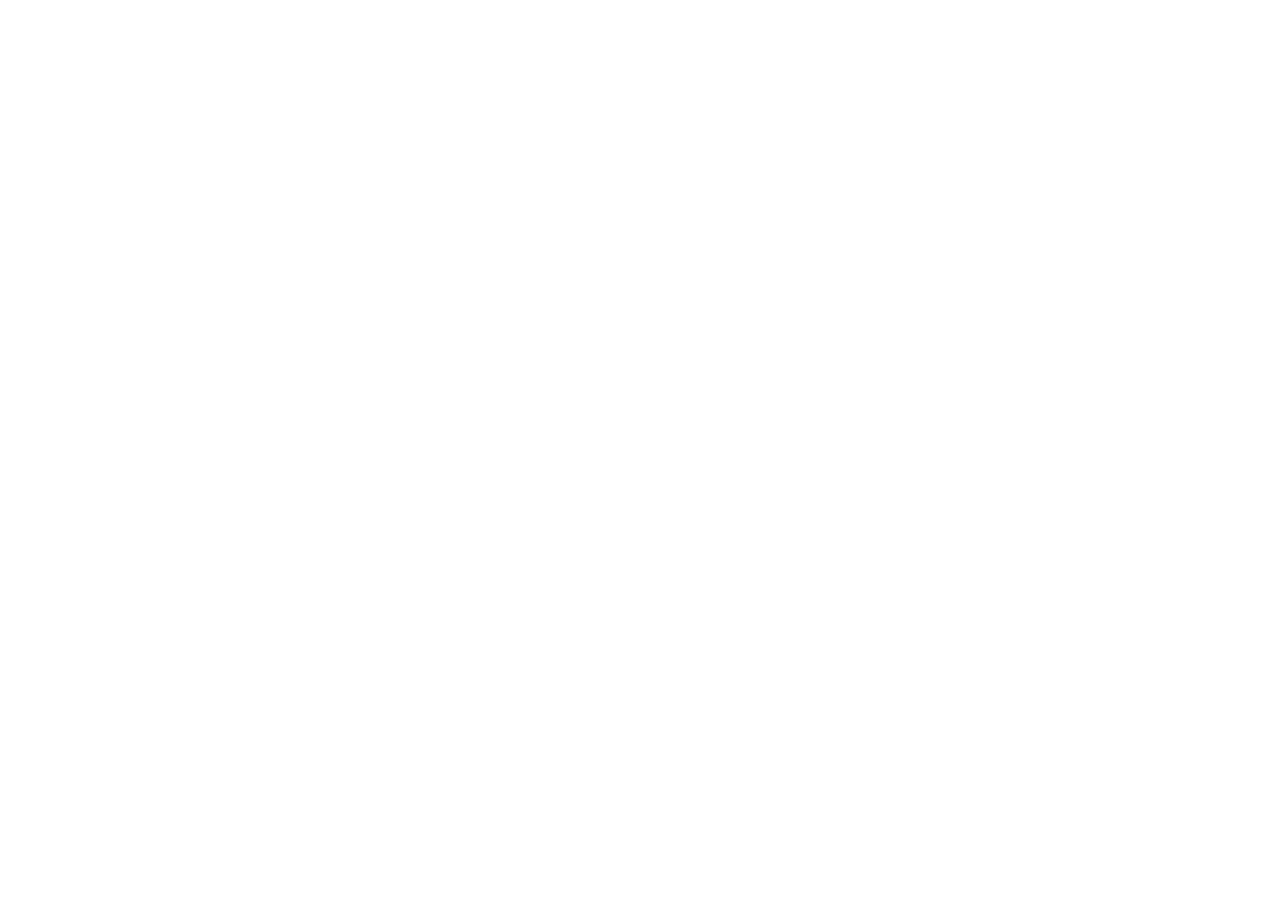
==== catalog.html @ f508a181 "base" ====
<!DOCTYPE html>
<html lang="ru">
<head>
    <meta charset="UTF-8">
    <meta name="viewport" content="width=device-width, initial-scale=1.0">
    <title>Music Box by Anna</title>
    <link rel="stylesheet" href="styles/style.css">
</head>
<body>
    
</body>
</html>
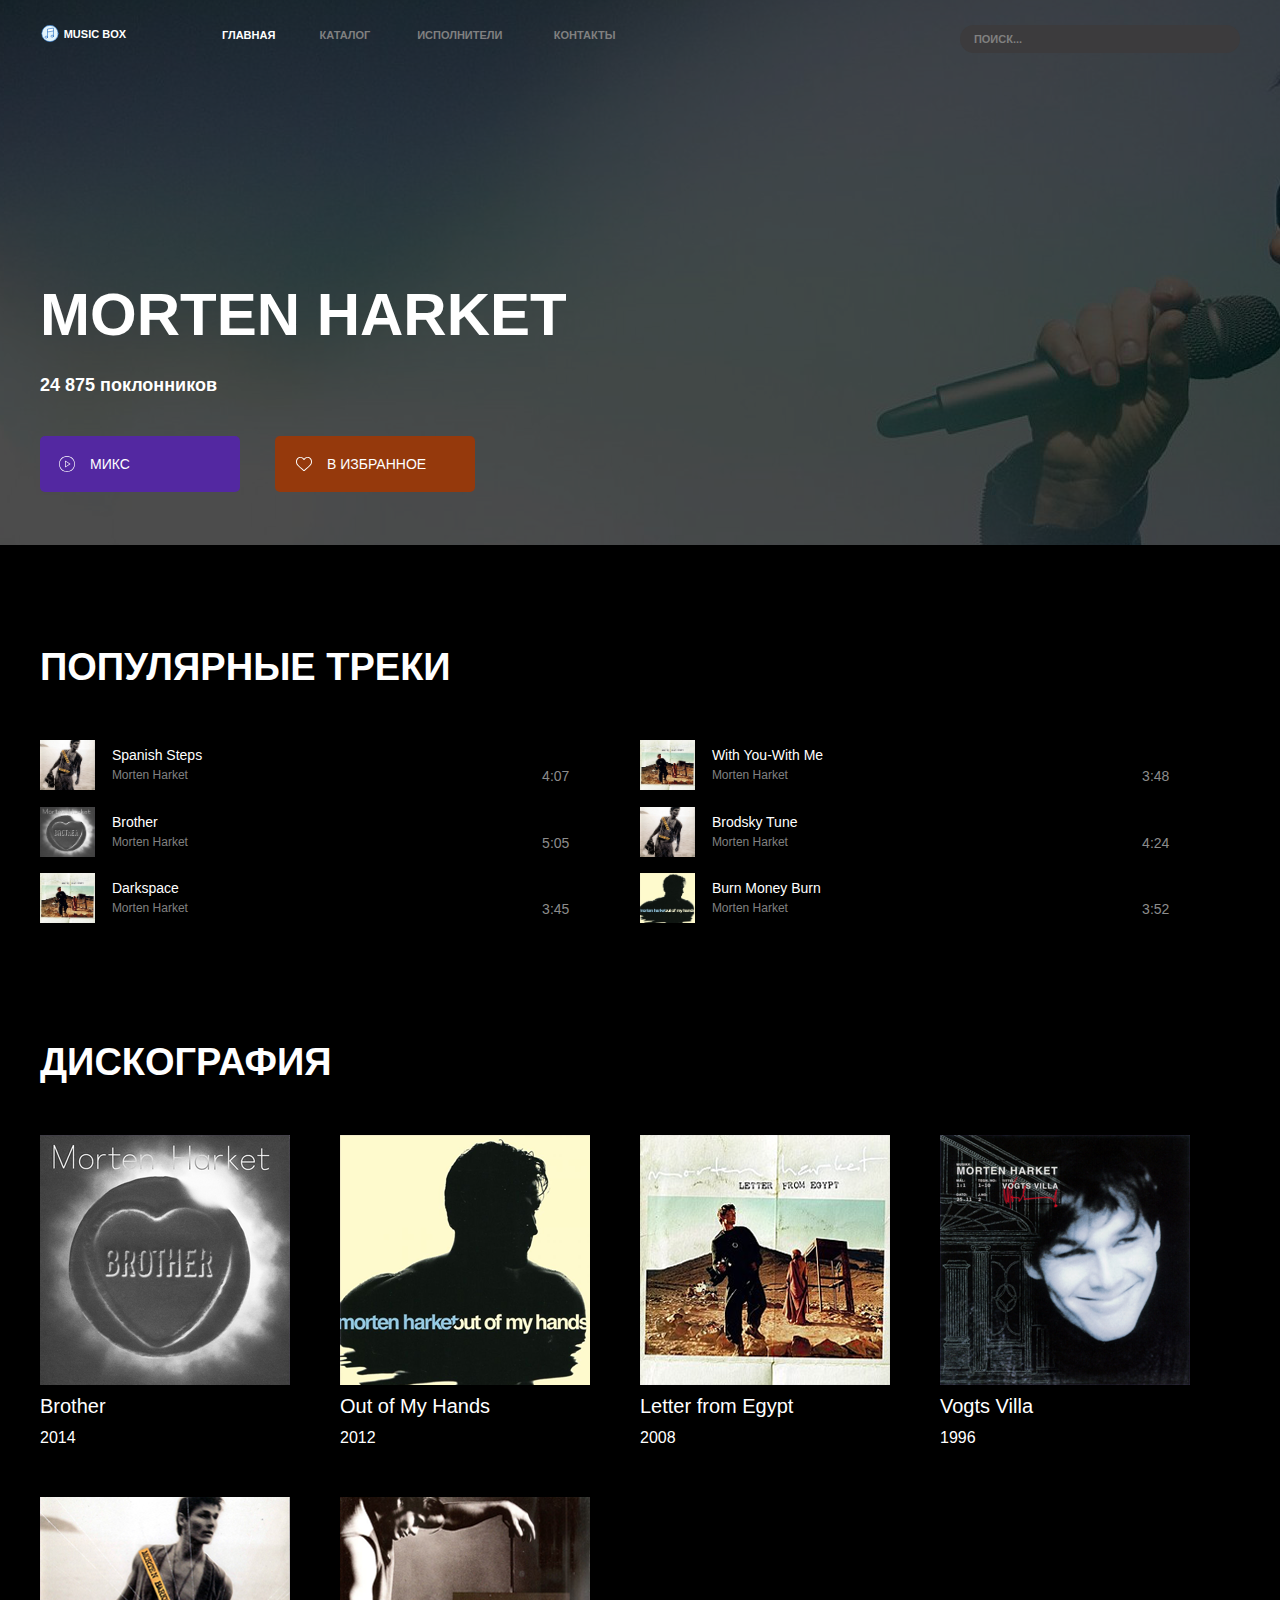
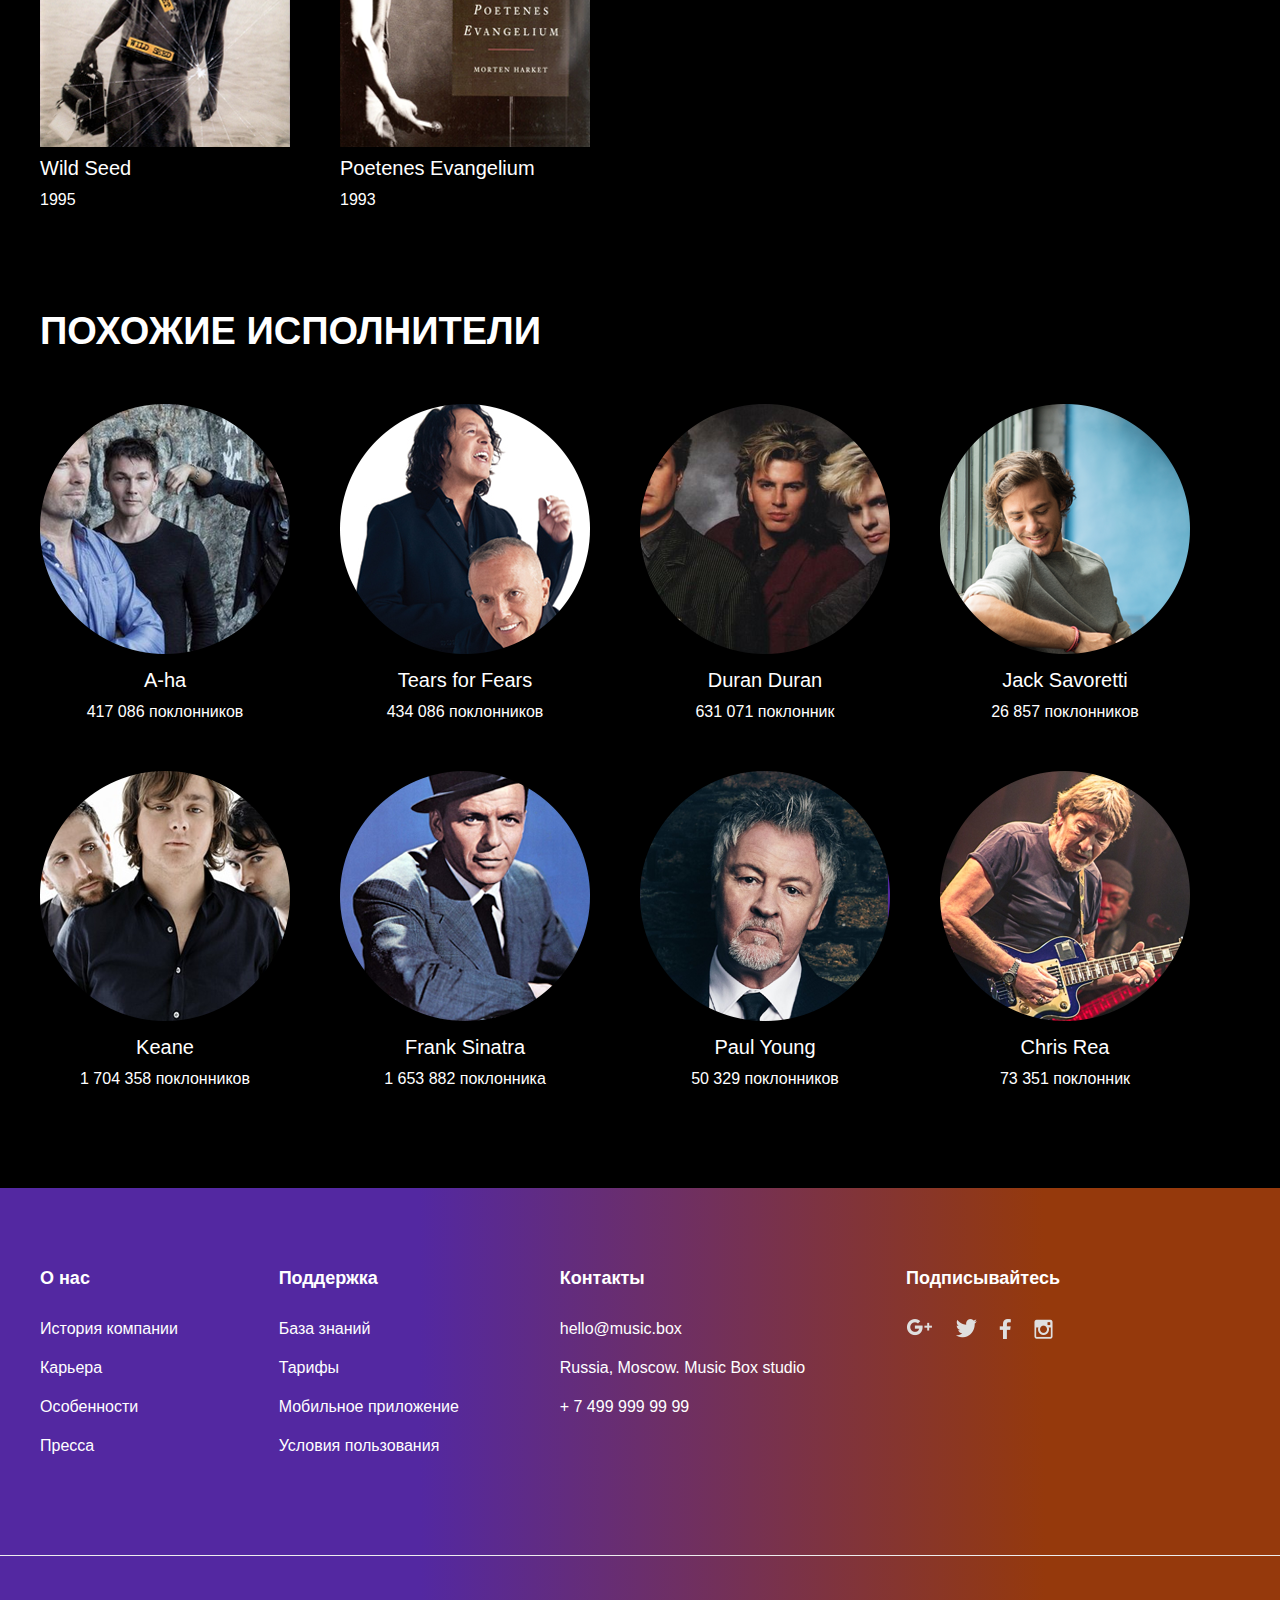
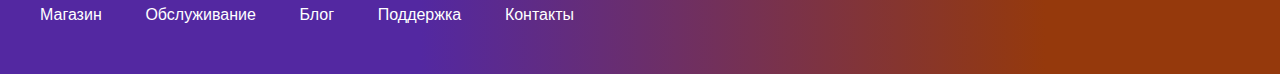
==== commit 53a2b654: "raw-version" ====
--- a/catalog.html
+++ b/catalog.html
@@ -6,7 +6,211 @@
     <title>Music Box by Anna</title>
     <link rel="stylesheet" href="styles/style.css">
 </head>
-<body>
+<body class="center">
     
+    <header class="menu-item header-position">
+        <img src="images/logo.svg" alt="logo" class="header-element-1" width="19.76px" height="17px">
+        <div class="white header-element-2">MUSIC BOX</div>
+        <a href="none" class="white header-element-3">ГЛАВНАЯ</a>
+        <a href="none" class="grey header-element-4">КАТАЛОГ</a>
+        <a href="none" class="grey header-element-5">ИСПОЛНИТЕЛИ</a>
+        <a href="none" class="grey header-element-6">КОНТАКТЫ</a>
+        <form class="header-element-7">
+            <input type="text" class="menu-item grey search-box" value="ПОИСК...">
+        </form>
+    </header>
+
+    <main class="grid">
+
+        <div class="artist-banner-background artist-banner"></div>
+
+        <aside class="artist-banner-content content">
+            <div class="artist-name">MORTEN HARKET</div>
+            <div class="artist-fans">24 875 поклонников</div>
+            <div class="flexbox buttons-margin">
+                <a><div class="btn-shape btn-blue flexbox btn-text-position">
+                    <img src="images/play-button.svg" alt="play" width="16px" height="16px" class="svg-prop svg-position-blue">
+                    <div class="text-prop text-position">МИКС</div>
+                </div></a>
+                <a class="btn-margin"><div class="btn-shape btn-red flexbox btn-text-position">
+                    <img src="images/heart.svg" alt="play" width="16px" height="16px" class="svg-prop svg-position-red">
+                    <div class="text-prop text-position">В ИЗБРАННОЕ</div>
+                </div></a>
+            </div>
+        </aside>
+
+        <section class="tracks-section">
+            <div class="header-styles">ПОПУЛЯРНЫЕ ТРЕКИ</div>
+            <div class="tracks">
+                <div class="track">
+                    <div class="icon-1"></div>
+                    <div class="song-name">Spanish Steps</div>
+                    <div class="song-artist">Morten Harket</div>
+                    <div class="song-duration">4:07</div>
+                </div>
+                <div class="track">
+                    <div class="icon-2"></div>
+                    <div class="song-name">With You-With Me</div>
+                    <div class="song-artist">Morten Harket</div>
+                    <div class="song-duration">3:48</div>
+                </div>
+                <div class="track">
+                    <div class="icon-3"></div>
+                    <div class="song-name">Brother</div>
+                    <div class="song-artist">Morten Harket</div>
+                    <div class="song-duration">5:05</div>
+                </div>
+                <div class="track">
+                    <div class="icon-4"></div>
+                    <div class="song-name">Brodsky Tune</div>
+                    <div class="song-artist">Morten Harket</div>
+                    <div class="song-duration">4:24</div>
+                </div>
+                <div class="track">
+                    <div class="icon-5"></div>
+                    <div class="song-name">Darkspace</div>
+                    <div class="song-artist">Morten Harket</div>
+                    <div class="song-duration">3:45</div>
+                </div>
+                <div class="track">
+                    <div class="icon-6"></div>
+                    <div class="song-name">Burn Money Burn</div>
+                    <div class="song-artist">Morten Harket</div>
+                    <div class="song-duration">3:52</div>
+                </div>
+            </div>
+        </section>
+
+        <section class="discography-section">
+            <div class="header-styles">ДИСКОГРАФИЯ</div>
+            <div class="albums">
+                <div class="album">
+                    <div class="cover-1"></div>
+                    <div class="album-name">Brother</div>
+                    <div class="album-year">2014</div>
+                </div>
+                <div class="album">
+                    <div class="cover-2"></div>
+                    <div class="album-name">Out of My Hands</div>
+                    <div class="album-year">2012</div>
+                </div>
+                <div class="album">
+                    <div class="cover-3"></div>
+                    <div class="album-name">Letter from Egypt</div>
+                    <div class="album-year">2008</div>
+                </div>
+                <div class="album">
+                    <div class="cover-4"></div>
+                    <div class="album-name">Vogts Villa</div>
+                    <div class="album-year">1996</div>
+                </div>
+                <div class="album">
+                    <div class="cover-5"></div>
+                    <div class="album-name">Wild Seed</div>
+                    <div class="album-year">1995</div>
+                </div>
+                <div class="album">
+                    <div class="cover-6"></div>
+                    <div class="album-name">Poetenes Evangelium</div>
+                    <div class="album-year">1993</div>
+                </div>
+            </div>
+        </section>
+
+        <section class="other-artists-section">
+            <div class="header-styles">ПОХОЖИЕ ИСПОЛНИТЕЛИ</div>
+            <div class="other-artists">
+                <div class="other-artist">
+                    <div class="artist-1"></div>
+                    <div class="other-artist-name">A-ha</div>
+                    <div class="num-of-fans">417 086 поклонников</div>
+                </div>
+                <div class="other-artist">
+                    <div class="artist-2"></div>
+                    <div class="other-artist-name">Tears for Fears</div>
+                    <div class="num-of-fans">434 086 поклонников</div>
+                </div>
+                <div class="other-artist">
+                    <div class="artist-3"></div>
+                    <div class="other-artist-name">Duran Duran</div>
+                    <div class="num-of-fans">631 071 поклонник</div>
+                </div>
+                <div class="other-artist">
+                    <div class="artist-4"></div>
+                    <div class="other-artist-name">Jack Savoretti</div>
+                    <div class="num-of-fans">26 857 поклонников</div>
+                </div>
+                <div class="other-artist">
+                    <div class="artist-5"></div>
+                    <div class="other-artist-name">Keane</div>
+                    <div class="num-of-fans">1 704 358 поклонников</div>
+                </div>
+                <div class="other-artist">
+                    <div class="artist-6"></div>
+                    <div class="other-artist-name">Frank Sinatra</div>
+                    <div class="num-of-fans">1 653 882 поклонника</div>
+                </div>
+                <div class="other-artist">
+                    <div class="artist-7"></div>
+                    <div class="other-artist-name">Paul Young</div>
+                    <div class="num-of-fans">50 329 поклонников</div>
+                </div>
+                <div class="other-artist">
+                    <div class="artist-8"></div>
+                    <div class="other-artist-name">Chris Rea</div>
+                    <div class="num-of-fans">73 351 поклонник</div>
+                </div>
+            </div>
+        </section>
+
+        <div class="footer-background">
+            <div class="footer-line"></div>
+        </div>
+
+        <footer class="footer-content">
+            <div class="footer-menu-1">
+                <div class="menu-column">
+                    <div class="column-header">О нас</div>
+                    <a class="column-item pointer">История компании</a>
+                    <a class="column-item pointer">Карьера</a>
+                    <a class="column-item pointer">Особенности</a>
+                    <a class="column-item pointer">Пресса</a>
+                </div>
+                <div class="menu-column">
+                    <div class="column-header">Поддержка</div>
+                    <a class="column-item pointer">База знаний</a>
+                    <a class="column-item pointer">Тарифы</a>
+                    <a class="column-item pointer">Мобильное приложение</a>
+                    <a class="column-item pointer">Условия пользования</a>
+                </div>
+                <div class="menu-column">
+                    <div class="column-header">Контакты</div>
+                    <div class="column-item">hello@music.box</div>
+                    <div class="column-item">Russia, Moscow. Music Box studio</div>
+                    <div class="column-item">+ 7 499 999 99 99</div>
+                </div>
+                <div class="menu-column">
+                    <div class="column-header">Подписывайтесь</div>
+                    <div class="social-net-icons">
+                        <a class="pointer"><img src="images/Google+.png" alt="google"></a>
+                        <a class="pointer"><img src="images/Twitter.png" alt="twit"></a>
+                        <a class="pointer"><img src="images/Facebook.png" alt="fb"></a>
+                        <a class="pointer"><img src="images/Instagram.png" alt="insta"></a>
+                    </div>
+                </div>
+            </div>
+    
+            <div class="footer-menu-2">
+                <a class="pointer">Магазин</a>
+                <a class="pointer">Обслуживание</a>
+                <a class="pointer">Блог</a>
+                <a class="pointer">Поддержка</a>
+                <a class="pointer">Контакты</a>
+            </div>
+    
+        </footer>
+
+    </main>
+
 </body>
 </html>--- a/styles/style.css
+++ b/styles/style.css
@@ -0,0 +1,861 @@
+.banner {
+  height: 865px;
+  background-image: url(../images/banner.png);
+  width: 100%;
+}
+
+.text-big {
+  font-style: normal;
+  font-weight: bold;
+  font-size: 60px;
+  line-height: 70px;
+  margin-bottom: 10px;
+}
+
+.text-medium {
+  font-style: normal;
+  font-weight: bold;
+  font-size: 30px;
+  line-height: 35px;
+  margin-bottom: 45px;
+}
+
+.text-small {
+  font-style: normal;
+  font-weight: bold;
+  font-size: 18px;
+  line-height: 21px;
+  margin-bottom: 40px;
+}
+
+.text-form {
+  font-style: normal;
+  font-weight: bold;
+  font-size: 14px;
+  line-height: 16px;
+  color: #FFFFFF;
+}
+
+.text-box-style {
+  background: rgba(255, 255, 255, 0.1);
+  border: 2px solid rgba(255, 255, 255, 0.1);
+  box-sizing: border-box;
+  border-radius: 3px;
+  margin-bottom: 30px;
+  height: 50px;
+  width: 270px;
+  padding-left: 20px;
+}
+
+.space-between {
+  display: flex;
+  justify-content: space-between;
+}
+
+.button-style {
+  background-color: #34C176;
+  height: 50px;
+  width: 570px;
+  border: none;
+}
+
+.banner-position {
+  grid-column-start: 1;
+  grid-column-end: 4;
+  grid-row-start: 1;
+  grid-row-end: 2;
+  display: flex;
+  justify-content: center;
+  align-items: center;
+}
+
+.menu-item {
+  font-style: normal;
+  font-weight: bold;
+  font-size: 11px;
+  line-height: 13px;
+}
+
+.white {
+  color: #FFFFFF;
+}
+
+.grey {
+  color: #808080;
+}
+
+.search-box {
+  background-color: #3C3B3D;
+  border-radius: 50px;
+  border: none;
+  width: 264.1px;
+  height: 25.71px;
+  padding-left: 13.9px;
+}
+
+.header-position {
+  position: absolute;
+  width: 1200px;
+  height: 30px;
+  top: 25px;
+}
+
+.header-element-1 {
+  position: absolute;
+  left: 0px;
+  top: 0px;
+}
+
+.header-element-2 {
+  position: absolute;
+  left: 23.71px;
+  top: 3.4px;
+}
+
+.header-element-3 {
+  position: absolute;
+  left: 182px;
+  top: 4px;
+}
+
+.header-element-4 {
+  position: absolute;
+  left: 279.59px;
+  top: 4px;
+}
+
+.header-element-5 {
+  position: absolute;
+  left: 377.18px;
+  top: 4px;
+}
+
+.header-element-6 {
+  position: absolute;
+  left: 513.81px;
+  top: 4px;
+}
+
+.header-element-7 {
+  position: absolute;
+  right: 0px;
+  top: 0px;
+}
+
+.grid {
+  display: grid;
+  width: 100vw;
+  grid-template-rows: repeat(5, auto);
+  row-gap: 100px;
+  grid-template-columns: 1fr 1200px 1fr;
+}
+
+.sub-text-big {
+  font-weight: bold;
+  font-size: 38px;
+}
+
+.sub-text-small {
+  font-size: 22px;
+  text-align: center;
+  line-height: 26px;
+}
+
+.pic1 {
+  background-image: url(../images/subscribe_1.png);
+  height: 580px;
+  width: 352px;
+  display: flex;
+  flex-direction: column;
+  align-items: center;
+}
+
+.pic2 {
+  background-image: url(../images/subscribe_2.png);
+  height: 580px;
+  width: 350px;
+  display: flex;
+  flex-direction: column;
+  align-items: center;
+}
+
+.pic3 {
+  background-image: url(../images/subscribe_3.png);
+  height: 580px;
+  width: 350px;
+  display: flex;
+  flex-direction: column;
+  align-items: center;
+}
+
+.section-1 {
+  display: flex;
+  grid-column-start: 2;
+  grid-column-end: 3;
+  grid-row-start: 2;
+  grid-row-end: 3;
+  height: 779px;
+  justify-content: space-between;
+  align-items: center;
+  flex-direction: column;
+}
+
+.flex-row {
+  display: flex;
+  flex-direction: row;
+  justify-content: space-between;
+  width: 100%;
+}
+
+.price-row {
+  display: flex;
+  flex-direction: row;
+  align-content: flex-start;
+}
+
+.main-text {
+  font-size: 24px;
+  line-height: 28px;
+  margin-top: 24px;
+}
+
+.price-text-big {
+  font-size: 60px;
+  line-height: 70px;
+  margin-top: 223px;
+  margin-right: 11px;
+}
+
+.price-text-small {
+  font-size: 30px;
+  line-height: 35px;
+  margin-top: 230px;
+}
+
+.tiny-text {
+  font-size: 11px;
+  line-height: 13px;
+  margin-top: 35px;
+  text-align: center;
+}
+
+.btn-subscribe {
+  font-size: 24px;
+  line-height: 28px;
+  margin-top: 40px;
+  width: 302px;
+  height: 70px;
+  border: 4px solid #FFFFFF;
+  color: #FFFFFF;
+  box-sizing: border-box;
+  background-color: transparent;
+  cursor: pointer;
+}
+
+.section-2 {
+  display: flex;
+  grid-column-start: 2;
+  grid-column-end: 3;
+  grid-row-start: 3;
+  grid-row-end: 4;
+  height: 733px;
+  align-items: center;
+  flex-direction: column;
+}
+
+.margin-top-50 {
+  margin-top: 50px;
+}
+
+.margin-top-70 {
+  margin-top: 70px;
+}
+
+.news-text-right {
+  display: flex;
+  flex-direction: column;
+  align-items: flex-start;
+  margin-left: 68px;
+  margin-right: 0;
+}
+
+.news-text-left {
+  display: flex;
+  flex-direction: column;
+  align-items: flex-start;
+  margin-left: 0;
+  margin-right: 68px;
+}
+
+.news-text-big {
+  font-size: 30px;
+  line-height: 35px;
+  color: #FFFFFF;
+  margin-top: 20px;
+}
+
+.news-text-small {
+  font-size: 14px;
+  line-height: 28px;
+  color: #8C8C8C;
+  margin-top: 25px;
+}
+
+.author {
+  display: flex;
+  flex-direction: row;
+  width: 221px;
+  height: 28px;
+  justify-content: space-between;
+  align-items: center;
+  margin-top: 16px;
+}
+
+.author-text {
+  font-size: 12px;
+  line-height: 28px;
+  color: #F89202;
+}
+
+.author-date {
+  font-size: 12px;
+  line-height: 28px;
+  color: #555555;
+}
+
+.line-1 {
+  width: 11px;
+  height: 1px;
+  background-color: #B8B8B8;
+  transform: rotate(90deg);
+}
+
+.btn-album {
+  width: 129.14px;
+  height: 50px;
+  border: 1px solid #E9E9E9;
+  box-sizing: border-box;
+  color: #8C8C8C;
+  background-color: transparent;
+  cursor: pointer;
+  font-weight: bold;
+  font-size: 12px;
+  line-height: 28px;
+  margin-top: 45px;
+}
+
+.section-3 {
+  display: flex;
+  grid-column-start: 2;
+  grid-column-end: 3;
+  grid-row-start: 4;
+  grid-row-end: 5;
+  height: 322px;
+  align-items: center;
+  flex-direction: column;
+}
+
+.app-content {
+  display: flex;
+  flex-direction: row;
+  width: 100%;
+  margin-top: 50px;
+  justify-content: flex-start;
+}
+
+.app-text {
+  width: 566.23px;
+  margin-right: 209.6px;
+  margin-top: 32px;
+  color: #8C8C8C;
+  font-size: 16px;
+  line-height: 19px;
+}
+
+.margin-top-25 {
+  margin-top: 25px;
+}
+
+.btn-app {
+  width: 173.76px;
+  height: 50px;
+  border: none;
+  border-radius: 50px;
+  background-color: #FF4157;
+  color: #FFFFFF;
+  cursor: pointer;
+  font-size: 14px;
+  line-height: 16px;
+}
+
+.footer-background {
+  display: flex;
+  grid-column-start: 1;
+  grid-column-end: 4;
+  grid-row-start: 5;
+  grid-row-end: 6;
+  height: 486px;
+  background: linear-gradient(89.75deg, #5328A1 32.83%, #95390C 81.56%);
+}
+
+.footer-content {
+  display: flex;
+  grid-column-start: 2;
+  grid-column-end: 3;
+  grid-row-start: 5;
+  grid-row-end: 6;
+  height: 486px;
+  flex-direction: column;
+}
+
+.footer-menu-1 {
+  width: 1020px;
+  display: flex;
+  margin-top: 80px;
+  justify-content: space-between;
+}
+
+.menu-column {
+  display: flex;
+  flex-direction: column;
+}
+
+.column-header {
+  margin-bottom: 10px;
+  font-weight: bold;
+  font-size: 18px;
+  line-height: 21px;
+}
+
+.column-item {
+  margin-top: 20px;
+  font-size: 16px;
+  line-height: 19px;
+}
+
+.pointer {
+  cursor: pointer;
+}
+
+.social-net-icons {
+  display: flex;
+  width: 147px;
+  justify-content: space-between;
+  margin-top: 20px;
+}
+
+.footer-line {
+  width: 100%;
+  height: 1px;
+  background-color: #EEEEEE;
+  margin-top: 367px;
+}
+
+.footer-menu-2 {
+  display: flex;
+  margin-top: 150px;
+  width: 534px;
+  justify-content: space-between;
+  font-size: 16px;
+  line-height: 19px;
+}
+
+.artist-banner-background {
+  grid-column-start: 1;
+  grid-column-end: 4;
+  grid-row-start: 1;
+  grid-row-end: 2;
+}
+
+.artist-banner {
+  height: 545px;
+  background-image: url("../images/Morten Harket.png");
+  width: 100%;
+}
+
+.artist-banner-content {
+  grid-column-start: 2;
+  grid-column-end: 3;
+  grid-row-start: 1;
+  grid-row-end: 2;
+}
+
+.content {
+  display: flex;
+  flex-direction: column;
+  height: 545 px;
+}
+
+.artist-name {
+  margin-top: 280px;
+  font-weight: bold;
+  font-size: 60px;
+  line-height: 70px;
+}
+
+.artist-fans {
+  margin-top: 25px;
+  font-weight: bold;
+  font-size: 18px;
+  line-height: 21px;
+}
+
+.flexbox {
+  display: flex;
+}
+
+.buttons-margin {
+  margin-top: 40px;
+}
+
+.btn-text-position {
+  align-items: center;
+}
+
+.btn-shape {
+  width: 200px;
+  height: 56px;
+  border-radius: 5px;
+  border: none;
+  cursor: pointer;
+}
+
+.btn-blue {
+  background-color: #5328A1;
+}
+
+.btn-red {
+  background-color: #95390C;
+}
+
+.svg-prop {
+  filter: invert(100%);
+}
+
+.svg-position-blue {
+  margin-left: 19px;
+}
+
+.svg-position-red {
+  margin-left: 21px;
+}
+
+.text-prop {
+  font-weight: 400;
+  color: #FFFFFF;
+  font-size: 14px;
+  line-height: 16px;
+}
+
+.text-position {
+  margin-left: 15px;
+}
+
+.btn-margin {
+  margin-left: 35px;
+}
+
+.tracks-section {
+  grid-column-start: 2;
+  grid-column-end: 3;
+  grid-row-start: 2;
+  grid-row-end: 3;
+}
+
+.header-styles {
+  font-weight: 700;
+  font-weight: bold;
+  font-size: 38px;
+  line-height: 45px;
+  color: #FFFFFF;
+}
+
+.tracks {
+  display: flex;
+  flex-wrap: wrap;
+  margin-top: 50px;
+  width: 1131.98px;
+  height: 200px;
+  justify-content: space-between;
+}
+
+.track {
+  display: flex;
+  width: 531.98px;
+  height: 50px;
+  cursor: pointer;
+}
+
+.icon-1 {
+  width: 55.3px;
+  height: 50px;
+  background-size: 55.3px 50px;
+  background-image: url("../images/Wild Seed.png");
+}
+
+.icon-2 {
+  width: 55.3px;
+  height: 50px;
+  background-size: 55.3px 50px;
+  background-image: url("../images/Letter from Egypt.png");
+}
+
+.icon-3 {
+  width: 55.3px;
+  height: 50px;
+  background-size: 55.3px 50px;
+  background-image: url("../images/Brother.png");
+}
+
+.icon-4 {
+  width: 55.3px;
+  height: 50px;
+  background-size: 55.3px 50px;
+  background-image: url("../images/Wild Seed.png");
+}
+
+.icon-5 {
+  width: 55.3px;
+  height: 50px;
+  background-size: 55.3px 50px;
+  background-image: url("../images/Letter from Egypt.png");
+}
+
+.icon-6 {
+  width: 55.3px;
+  height: 50px;
+  background-size: 55.3px 50px;
+  background-image: url("../images/Out of My Hands.png");
+}
+
+.song-name {
+  margin-left: 16.59px;
+  margin-top: 7px;
+  font-weight: 400;
+  font-size: 14px;
+  line-height: 16px;
+  color: #FFFFFF;
+}
+
+.song-artist {
+  position: absolute;
+  margin-left: 71.89px;
+  margin-top: 28px;
+  font-weight: 400;
+  font-size: 12px;
+  line-height: 14px;
+  color: #808080;
+}
+
+.song-duration {
+  position: absolute;
+  margin-left: 502.12px;
+  margin-top: 28px;
+  font-weight: 400;
+  font-size: 14px;
+  line-height: 16px;
+  color: #8C8C8C;
+}
+
+.discography-section {
+  grid-column-start: 2;
+  grid-column-end: 3;
+  grid-row-start: 3;
+  grid-row-end: 4;
+}
+
+.albums {
+  display: flex;
+  flex-wrap: wrap;
+  justify-content: flex-start;
+}
+
+.album {
+  display: flex;
+  flex-direction: column;
+  width: 250px;
+  height: 312px;
+  cursor: pointer;
+  margin-right: 50px;
+  margin-top: 50px;
+}
+
+.cover-1 {
+  width: 250px;
+  height: 250px;
+  background-size: 250px 250px;
+  background-image: url("../images/Brother.png");
+}
+
+.cover-2 {
+  width: 250px;
+  height: 250px;
+  background-size: 250px 250px;
+  background-image: url("../images/Out of My Hands.png");
+}
+
+.cover-3 {
+  width: 250px;
+  height: 250px;
+  background-size: 250px 250px;
+  background-image: url("../images/Letter from Egypt.png");
+}
+
+.cover-4 {
+  width: 250px;
+  height: 250px;
+  background-size: 250px 250px;
+  background-image: url("../images/Vogts Villa.png");
+}
+
+.cover-5 {
+  width: 250px;
+  height: 250px;
+  background-size: 250px 250px;
+  background-image: url("../images/Wild Seed.png");
+}
+
+.cover-6 {
+  width: 250px;
+  height: 250px;
+  background-size: 250px 250px;
+  background-image: url("../images/Poetenes Evangelium.png");
+}
+
+.album-name {
+  margin-top: 10px;
+  font-weight: 700px;
+  color: #FFFFFF;
+  font-size: 20px;
+  line-height: 23px;
+}
+
+.album-year {
+  margin-top: 10px;
+  font-weight: 400;
+  font-size: 16px;
+  line-height: 19px;
+  color: #FFFFFF;
+}
+
+.other-artists-section {
+  grid-column-start: 2;
+  grid-column-end: 3;
+  grid-row-start: 4;
+  grid-row-end: 5;
+}
+
+.other-artists {
+  display: flex;
+  flex-wrap: wrap;
+  justify-content: flex-start;
+}
+
+.other-artist {
+  display: flex;
+  flex-direction: column;
+  align-items: center;
+  width: 250px;
+  height: 317px;
+  cursor: pointer;
+  margin-right: 50px;
+  margin-top: 50px;
+}
+
+.artist-1 {
+  width: 250px;
+  height: 250px;
+  background-size: 250px 250px;
+  background-image: url("../images/A-ha.png");
+}
+
+.artist-2 {
+  width: 250px;
+  height: 250px;
+  background-size: 250px 250px;
+  background-image: url("../images/Tears for Fears.png");
+}
+
+.artist-3 {
+  width: 250px;
+  height: 250px;
+  background-size: 250px 250px;
+  background-image: url("../images/Duran Duran.png");
+}
+
+.artist-4 {
+  width: 250px;
+  height: 250px;
+  background-size: 250px 250px;
+  background-image: url("../images/Jack Savoretti.png");
+}
+
+.artist-5 {
+  width: 250px;
+  height: 250px;
+  background-size: 250px 250px;
+  background-image: url("../images/Keane.png");
+}
+
+.artist-6 {
+  width: 250px;
+  height: 250px;
+  background-size: 250px 250px;
+  background-image: url("../images/Frank Sinatra.png");
+}
+
+.artist-7 {
+  width: 250px;
+  height: 250px;
+  background-size: 250px 250px;
+  background-image: url("../images/Paul Young.png");
+}
+
+.artist-8 {
+  width: 250px;
+  height: 250px;
+  background-size: 250px 250px;
+  background-image: url("../images/Chris Rea.png");
+}
+
+.other-artist-name {
+  margin-top: 15px;
+  font-weight: 700px;
+  color: #FFFFFF;
+  font-size: 20px;
+  line-height: 23px;
+}
+
+.num-of-fans {
+  margin-top: 10px;
+  font-weight: 400;
+  font-size: 16px;
+  line-height: 19px;
+  color: #FFFFFF;
+}
+
+body {
+  margin: 0;
+  padding: 0;
+  font-family: Roboto, sans-serif;
+  color: #FFFFFF;
+  background-color: black;
+}
+
+.center {
+  display: flex;
+  justify-content: center;
+  align-items: center;
+}
+
+.col {
+  display: flex;
+  flex-direction: column;
+}
+
+a {
+  text-decoration: none;
+  color: #FFFFFF;
+}
+
+/*# sourceMappingURL=style.css.map */
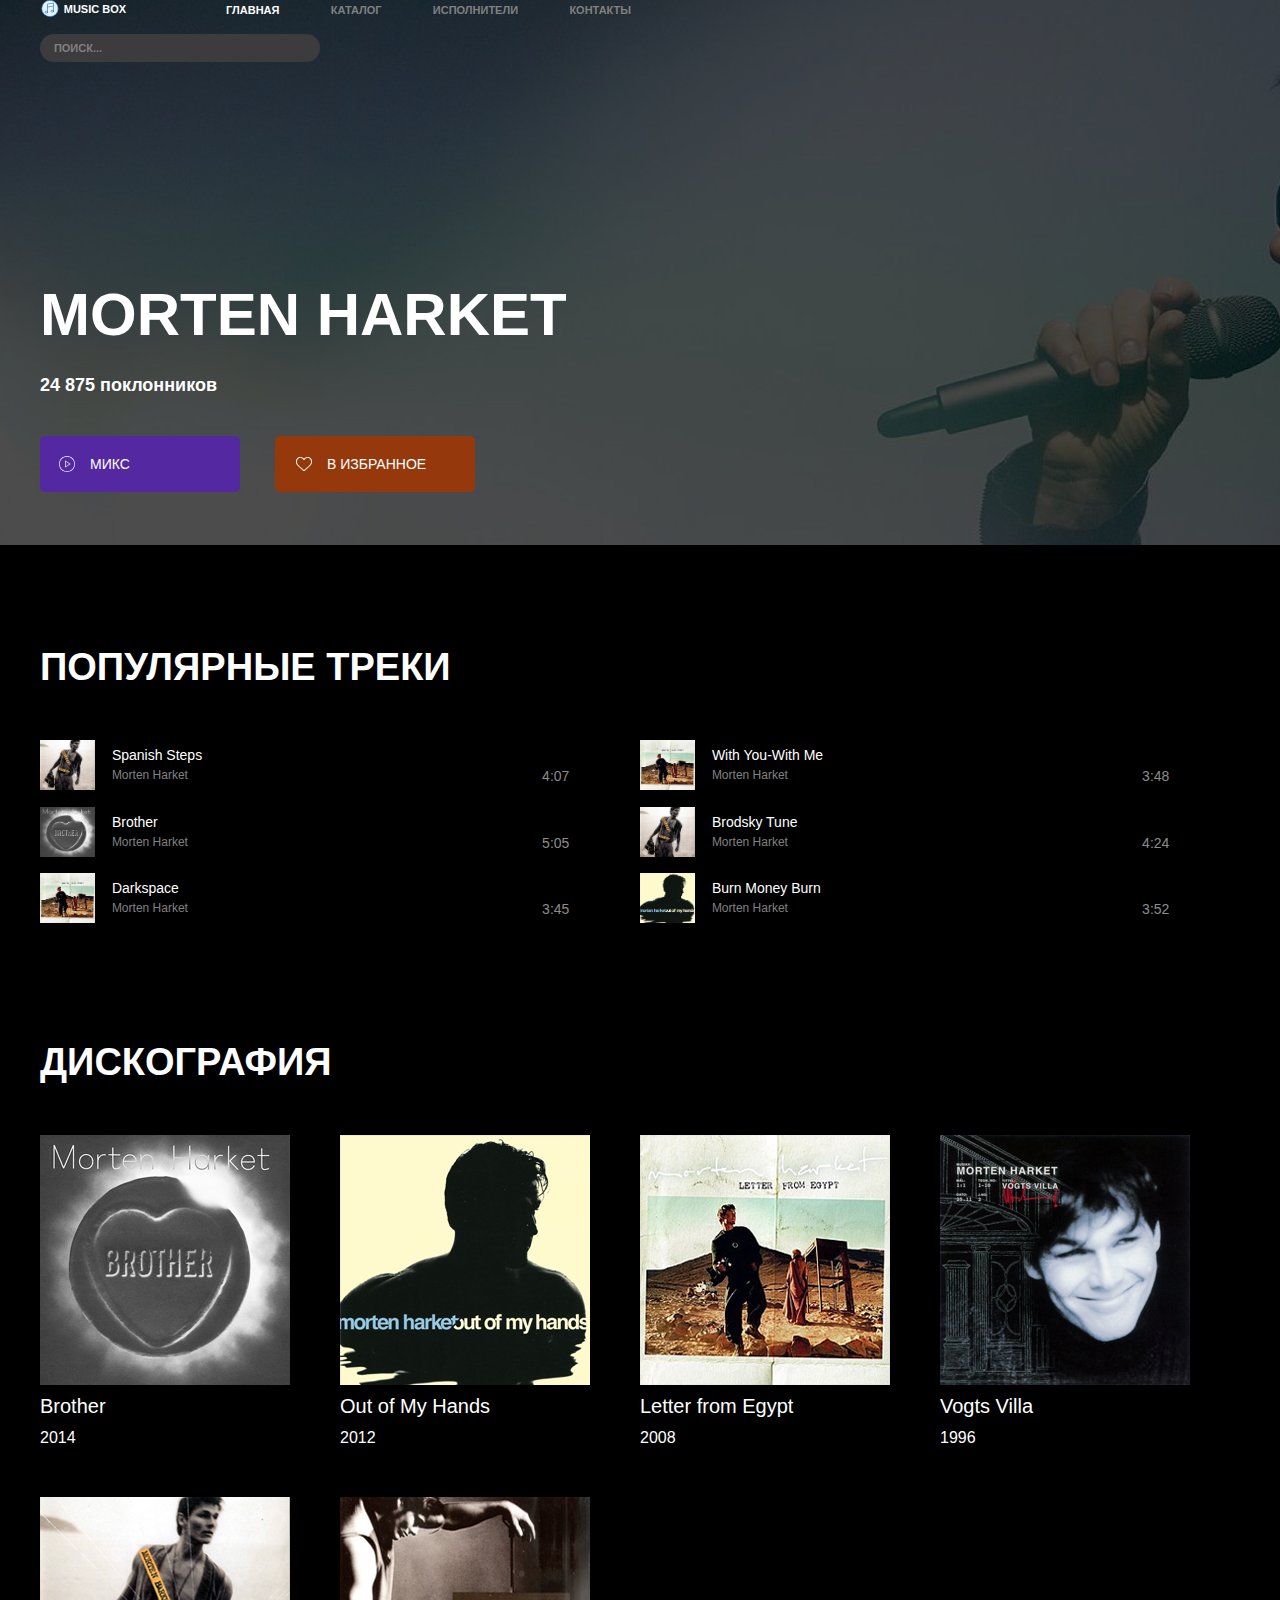
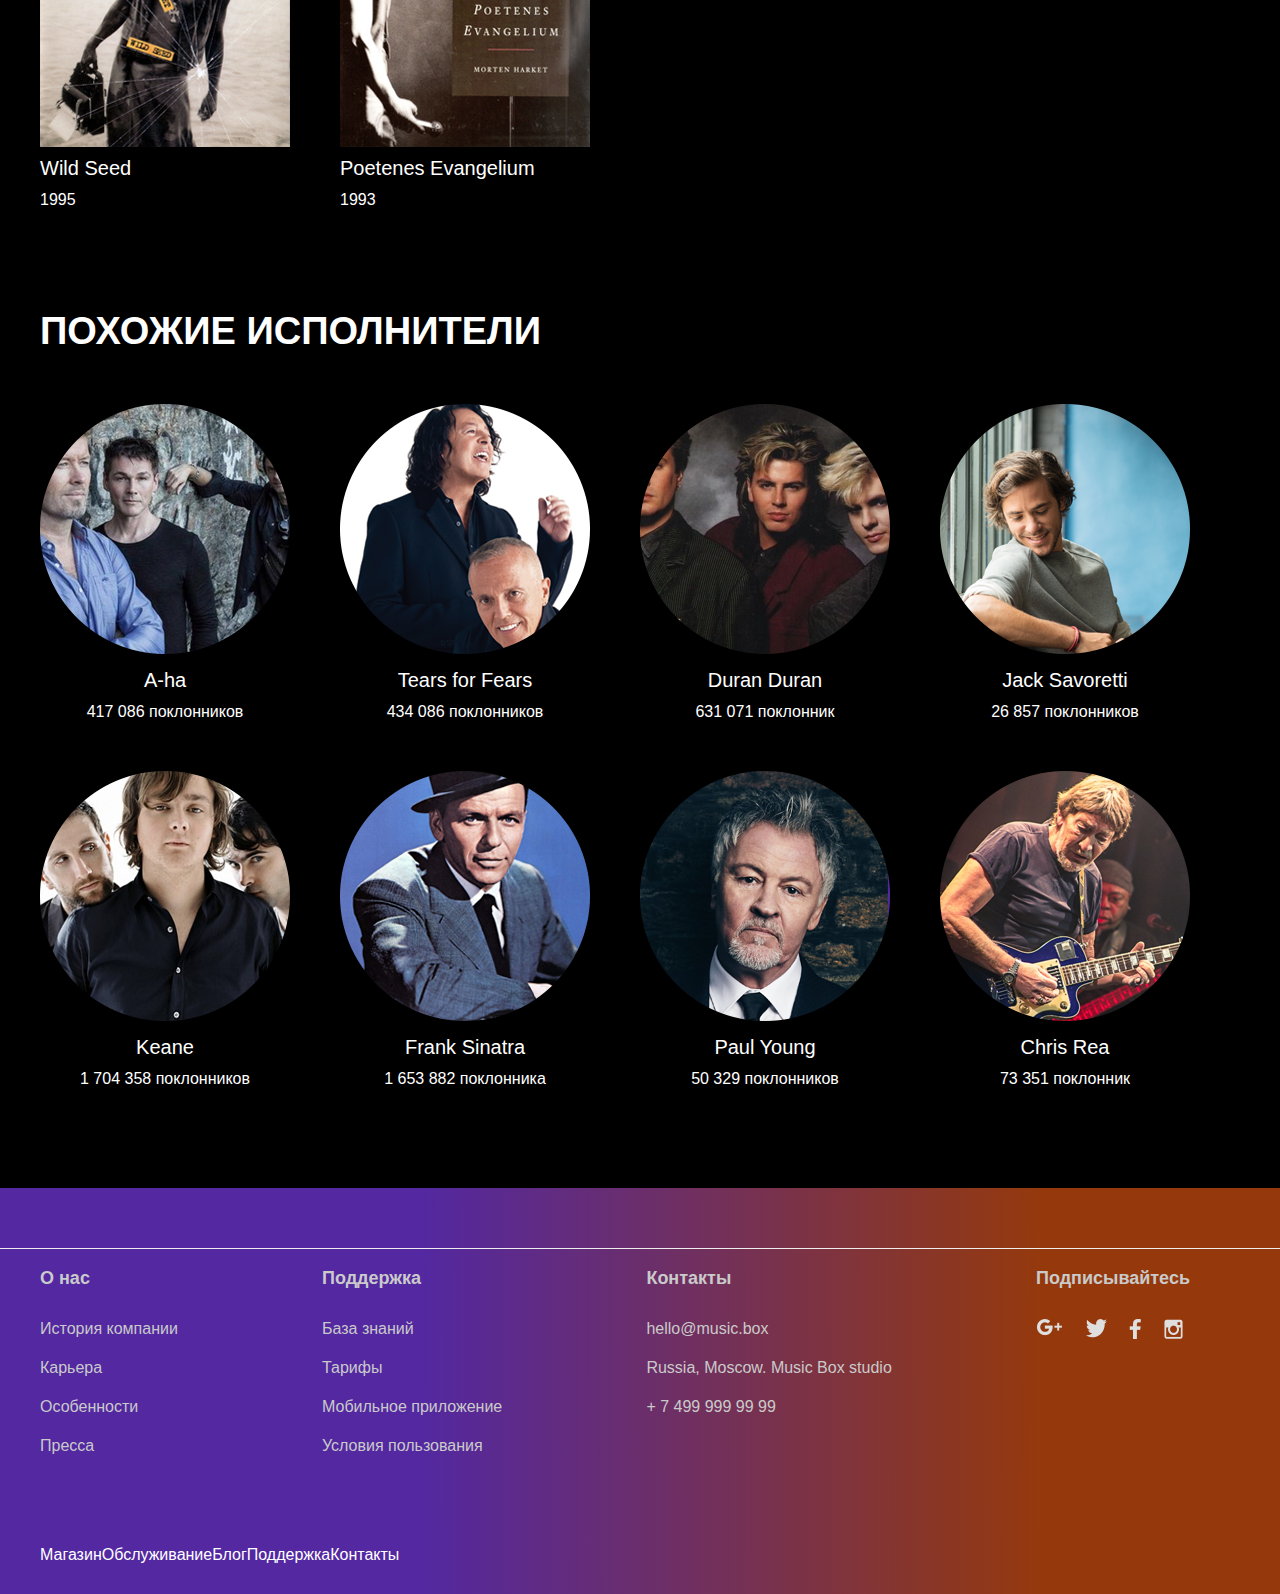
==== commit 357b1156: "index-adapt" ====
--- a/catalog.html
+++ b/catalog.html
@@ -7,22 +7,28 @@
     <link rel="stylesheet" href="styles/style.css">
 </head>
 <body class="center">
+
+    <main class="grid">
+
+    <div class="artist-banner-background artist-banner"></div>
     
     <header class="menu-item header-position">
-        <img src="images/logo.svg" alt="logo" class="header-element-1" width="19.76px" height="17px">
-        <div class="white header-element-2">MUSIC BOX</div>
-        <a href="none" class="white header-element-3">ГЛАВНАЯ</a>
-        <a href="none" class="grey header-element-4">КАТАЛОГ</a>
-        <a href="none" class="grey header-element-5">ИСПОЛНИТЕЛИ</a>
-        <a href="none" class="grey header-element-6">КОНТАКТЫ</a>
-        <form class="header-element-7">
+        <div class="icon-and-menu">
+            <div class="icon-header">
+                <img src="images/logo.svg" alt="logo" width="19.76px" height="17px">
+                <div class="white icon-position">MUSIC BOX</div>
+            </div>
+            <div class="menu">
+                <a href="none" class="white">ГЛАВНАЯ</a>
+                <a href="none" class="grey">КАТАЛОГ</a>
+                <a href="none" class="grey">ИСПОЛНИТЕЛИ</a>
+                <a href="none" class="grey">КОНТАКТЫ</a>
+            </div>
+        </div>
+        <form>
             <input type="text" class="menu-item grey search-box" value="ПОИСК...">
         </form>
     </header>
-
-    <main class="grid">
-
-        <div class="artist-banner-background artist-banner"></div>
 
         <aside class="artist-banner-content content">
             <div class="artist-name">MORTEN HARKET</div>
--- a/styles/style.css
+++ b/styles/style.css
@@ -1,33 +1,240 @@
 .banner {
-  height: 865px;
+  background-size: cover;
   background-image: url(../images/banner.png);
-  width: 100%;
-}
-
-.text-big {
-  font-style: normal;
-  font-weight: bold;
-  font-size: 60px;
-  line-height: 70px;
-  margin-bottom: 10px;
-}
-
-.text-medium {
-  font-style: normal;
-  font-weight: bold;
-  font-size: 30px;
-  line-height: 35px;
-  margin-bottom: 45px;
-}
-
-.text-small {
-  font-style: normal;
-  font-weight: bold;
-  font-size: 18px;
-  line-height: 21px;
-  margin-bottom: 40px;
-}
-
+  background-position: center;
+}
+
+.banner-position {
+  grid-column-start: 1;
+  grid-column-end: 4;
+  grid-row-start: 1;
+  grid-row-end: 2;
+}
+
+@media (min-width: 1920px) {
+  .text-big {
+    font-style: normal;
+    font-weight: bold;
+    text-align: center;
+    font-size: 60px;
+    line-height: 70px;
+    margin-bottom: 10px;
+  }
+
+  .text-medium {
+    font-style: normal;
+    font-weight: bold;
+    text-align: center;
+    font-size: 30px;
+    line-height: 35px;
+    margin-bottom: 45px;
+  }
+
+  .text-small {
+    font-style: normal;
+    font-weight: bold;
+    text-align: center;
+    font-size: 18px;
+    line-height: 21px;
+    margin-bottom: 40px;
+  }
+
+  .banner-height {
+    height: 877px;
+  }
+}
+@media (max-width: 1920px) {
+  .text-big {
+    font-style: normal;
+    font-weight: bold;
+    text-align: center;
+    font-size: 55px;
+    line-height: 64px;
+    margin-bottom: 10px;
+  }
+
+  .text-medium {
+    font-style: normal;
+    font-weight: bold;
+    text-align: center;
+    font-size: 28px;
+    line-height: 33px;
+    margin-bottom: 45px;
+  }
+
+  .text-small {
+    font-style: normal;
+    font-weight: bold;
+    text-align: center;
+    font-size: 17px;
+    line-height: 20px;
+    margin-bottom: 40px;
+  }
+
+  .banner-height {
+    height: 854px;
+  }
+}
+@media (max-width: 1280px) {
+  .text-big {
+    font-style: normal;
+    font-weight: bold;
+    text-align: center;
+    font-size: 50px;
+    line-height: 59px;
+    margin-bottom: 10px;
+  }
+
+  .text-medium {
+    font-style: normal;
+    font-weight: bold;
+    text-align: center;
+    font-size: 26px;
+    line-height: 31px;
+    margin-bottom: 45px;
+  }
+
+  .text-small {
+    font-style: normal;
+    font-weight: bold;
+    text-align: center;
+    font-size: 16px;
+    line-height: 19px;
+    margin-bottom: 40px;
+  }
+
+  .banner-height {
+    height: 831px;
+  }
+}
+@media (max-width: 1024px) {
+  .text-big {
+    font-style: normal;
+    font-weight: bold;
+    text-align: center;
+    font-size: 45px;
+    line-height: 53px;
+    margin-bottom: 10px;
+  }
+
+  .text-medium {
+    font-style: normal;
+    font-weight: bold;
+    text-align: center;
+    font-size: 24px;
+    line-height: 29px;
+    margin-bottom: 45px;
+  }
+
+  .text-small {
+    font-style: normal;
+    font-weight: bold;
+    text-align: center;
+    font-size: 15px;
+    line-height: 19px;
+    margin-bottom: 40px;
+  }
+
+  .banner-height {
+    height: 808px;
+  }
+}
+@media (max-width: 768px) {
+  .text-big {
+    font-style: normal;
+    font-weight: bold;
+    text-align: center;
+    font-size: 40px;
+    line-height: 47px;
+    margin-bottom: 10px;
+  }
+
+  .text-medium {
+    font-style: normal;
+    font-weight: bold;
+    text-align: center;
+    font-size: 22px;
+    line-height: 26px;
+    margin-bottom: 45px;
+  }
+
+  .text-small {
+    font-style: normal;
+    font-weight: bold;
+    text-align: center;
+    font-size: 14px;
+    line-height: 17px;
+    margin-bottom: 40px;
+  }
+
+  .banner-height {
+    height: 785px;
+  }
+}
+@media (max-width: 425px) {
+  .text-big {
+    font-style: normal;
+    font-weight: bold;
+    text-align: center;
+    font-size: 35px;
+    line-height: 42px;
+    margin-bottom: 10px;
+  }
+
+  .text-medium {
+    font-style: normal;
+    font-weight: bold;
+    text-align: center;
+    font-size: 20px;
+    line-height: 23px;
+    margin-bottom: 45px;
+  }
+
+  .text-small {
+    font-style: normal;
+    font-weight: bold;
+    text-align: center;
+    font-size: 13px;
+    line-height: 15px;
+    margin-bottom: 40px;
+  }
+
+  .banner-height {
+    height: 761px;
+  }
+}
+@media (max-width: 375px) {
+  .text-big {
+    font-style: normal;
+    font-weight: bold;
+    text-align: center;
+    font-size: 30px;
+    line-height: 35px;
+    margin-bottom: 10px;
+  }
+
+  .text-medium {
+    font-style: normal;
+    font-weight: bold;
+    text-align: center;
+    font-size: 18px;
+    line-height: 21px;
+    margin-bottom: 45px;
+  }
+
+  .text-small {
+    font-style: normal;
+    font-weight: bold;
+    text-align: center;
+    font-size: 12px;
+    line-height: 14px;
+    margin-bottom: 40px;
+  }
+
+  .banner-height {
+    height: 738px;
+  }
+}
 .text-form {
   font-style: normal;
   font-weight: bold;
@@ -43,35 +250,89 @@
   border-radius: 3px;
   margin-bottom: 30px;
   height: 50px;
-  width: 270px;
   padding-left: 20px;
 }
 
+@media (min-width: 610px) {
+  .text-box-size {
+    width: 270px;
+  }
+}
+@media (max-width: 610px) {
+  .text-box-size {
+    width: calc(100vw - 40px);
+  }
+}
 .space-between {
   display: flex;
   justify-content: space-between;
+  flex-wrap: wrap;
 }
 
 .button-style {
   background-color: #34C176;
   height: 50px;
-  width: 570px;
   border: none;
 }
 
-.banner-position {
-  grid-column-start: 1;
-  grid-column-end: 4;
+@media (min-width: 610px) {
+  .button-width {
+    width: 570px;
+  }
+}
+@media (max-width: 610px) {
+  .button-width {
+    width: calc(100vw - 40px);
+  }
+}
+.banner-content-position {
+  grid-column-start: 2;
+  grid-column-end: 3;
   grid-row-start: 1;
-  grid-row-end: 2;
   display: flex;
   justify-content: center;
   align-items: center;
 }
 
+@media (max-width: 768px) {
+  .banner-content-position-flex {
+    height: fit-content;
+    margin-top: 260px;
+  }
+}
+@media (max-width: 695px) {
+  .banner-content-position-flex {
+    height: fit-content;
+    margin-top: 250px;
+  }
+}
+@media (max-width: 684px) {
+  .banner-content-position-flex {
+    height: fit-content;
+    margin-top: 230px;
+  }
+}
+@media (max-width: 610px) {
+  .banner-content-position-flex {
+    height: fit-content;
+    margin-top: 200px;
+  }
+}
+@media (max-width: 425px) {
+  .banner-content-position-flex {
+    height: fit-content;
+    margin-top: 220px;
+  }
+}
+@media (max-width: 340px) {
+  .banner-content-position-flex {
+    height: fit-content;
+    margin-top: 210px;
+  }
+}
 .menu-item {
   font-style: normal;
-  font-weight: bold;
+  font-weight: 700;
   font-size: 11px;
   line-height: 13px;
 }
@@ -91,76 +352,118 @@
   width: 264.1px;
   height: 25.71px;
   padding-left: 13.9px;
+  display: flex;
 }
 
 .header-position {
-  position: absolute;
-  width: 1200px;
+  grid-column-start: 2;
+  grid-column-end: 3;
+  grid-row-start: 1;
+}
+
+.header-position-flex {
+  display: flex;
   height: 30px;
-  top: 25px;
-}
-
-.header-element-1 {
-  position: absolute;
-  left: 0px;
-  top: 0px;
-}
-
-.header-element-2 {
-  position: absolute;
-  left: 23.71px;
-  top: 3.4px;
-}
-
-.header-element-3 {
-  position: absolute;
-  left: 182px;
-  top: 4px;
-}
-
-.header-element-4 {
-  position: absolute;
-  left: 279.59px;
-  top: 4px;
-}
-
-.header-element-5 {
-  position: absolute;
-  left: 377.18px;
-  top: 4px;
-}
-
-.header-element-6 {
-  position: absolute;
-  left: 513.81px;
-  top: 4px;
-}
-
-.header-element-7 {
-  position: absolute;
-  right: 0px;
-  top: 0px;
-}
-
-.grid {
-  display: grid;
-  width: 100vw;
-  grid-template-rows: repeat(5, auto);
-  row-gap: 100px;
-  grid-template-columns: 1fr 1200px 1fr;
-}
-
+  margin-top: 25px;
+  justify-content: space-between;
+  flex-wrap: wrap;
+}
+
+@media (min-width: 769px) {
+  .menu {
+    width: 405px;
+    height: 11px;
+    justify-content: space-between;
+    display: flex;
+    margin-left: 100px;
+    margin-right: 100px;
+    margin-top: 4px;
+  }
+}
+@media (max-width: 768px) {
+  .menu {
+    display: flex;
+    flex-direction: column;
+    position: absolute;
+    top: 52px;
+  }
+}
+@media (max-width: 425px) {
+  .menu {
+    display: flex;
+    flex-direction: column;
+    position: absolute;
+    top: 102px;
+  }
+}
+@media (max-width: 768px) {
+  .menu-item-col {
+    margin-bottom: 10px;
+  }
+}
+.icon-header {
+  display: flex;
+  flex-direction: row;
+  height: 17px;
+}
+
+.icon-and-menu {
+  display: flex;
+  flex-direction: row;
+  flex-wrap: wrap;
+  margin-bottom: 17px;
+  margin-right: 2px;
+}
+
+.icon-position {
+  margin-top: 3.4px;
+  margin-left: 4px;
+}
+
+@media (min-width: 1280px) {
+  .grid {
+    display: grid;
+    width: 100vw;
+    grid-template-rows: repeat(5, auto);
+    row-gap: 100px;
+    grid-template-columns: 1fr minmax(280px, 1200px) 1fr;
+  }
+}
+@media (max-width: 1279px) {
+  .grid {
+    display: grid;
+    width: 100vw;
+    grid-template-rows: repeat(5, auto);
+    row-gap: 100px;
+    grid-template-columns: 20px minmax(280px, 1200px) 20px;
+  }
+}
 .sub-text-big {
   font-weight: bold;
   font-size: 38px;
-}
-
+  line-height: 45px;
+}
+
+@media (max-width: 425px) {
+  .sub-text-big {
+    font-weight: bold;
+    font-size: 20px;
+    line-height: 23px;
+  }
+}
 .sub-text-small {
   font-size: 22px;
   text-align: center;
   line-height: 26px;
 }
 
+@media (max-width: 425px) {
+  .sub-text-small {
+    font-size: 12px;
+    text-align: center;
+    line-height: 14px;
+  }
+}
 .pic1 {
   background-image: url(../images/subscribe_1.png);
   height: 580px;
@@ -188,13 +491,64 @@
   align-items: center;
 }
 
+@media (max-width: 1109px) {
+  .pic3 {
+    background-image: url(../images/subscribe_3.png);
+    height: 580px;
+    width: 350px;
+    display: flex;
+    flex-direction: column;
+    align-items: center;
+    margin-top: 50px;
+  }
+}
+@media (max-width: 759px) {
+  .pic2 {
+    background-image: url(../images/subscribe_2.png);
+    height: 580px;
+    width: 350px;
+    display: flex;
+    flex-direction: column;
+    align-items: center;
+    margin-top: 50px;
+  }
+}
+@media (max-width: 425px) {
+  .pic1 {
+    background-image: url(../images/subscribe_1.png);
+    height: 463px;
+    width: 280px;
+    display: flex;
+    flex-direction: column;
+    align-items: center;
+  }
+
+  .pic2 {
+    background-image: url(../images/subscribe_2.png);
+    height: 464px;
+    width: 280px;
+    display: flex;
+    flex-direction: column;
+    align-items: center;
+    margin-top: 50px;
+  }
+
+  .pic3 {
+    background-image: url(../images/subscribe_3.png);
+    height: 464px;
+    width: 280px;
+    display: flex;
+    flex-direction: column;
+    align-items: center;
+    margin-top: 50px;
+  }
+}
 .section-1 {
   display: flex;
   grid-column-start: 2;
   grid-column-end: 3;
   grid-row-start: 2;
   grid-row-end: 3;
-  height: 779px;
   justify-content: space-between;
   align-items: center;
   flex-direction: column;
@@ -202,11 +556,31 @@
 
 .flex-row {
   display: flex;
-  flex-direction: row;
-  justify-content: space-between;
   width: 100%;
-}
-
+  flex-wrap: wrap;
+  margin-top: 50px;
+  margin-bottom: 50px;
+  justify-content: center;
+}
+
+@media (min-width: 1280px) {
+  .justify-sub {
+    flex-direction: row;
+    justify-content: space-between;
+  }
+}
+@media (max-width: 1280px) {
+  .justify-sub {
+    flex-direction: row;
+    justify-content: space-around;
+  }
+}
+@media (max-width: 759px) {
+  .justify-sub {
+    flex-direction: column;
+    align-items: center;
+  }
+}
 .price-row {
   display: flex;
   flex-direction: row;
@@ -237,6 +611,8 @@
   line-height: 13px;
   margin-top: 35px;
   text-align: center;
+  margin-left: 25px;
+  margin-right: 25px;
 }
 
 .btn-subscribe {
@@ -252,17 +628,64 @@
   cursor: pointer;
 }
 
+@media (max-width: 425px) {
+  .main-text {
+    font-size: 16px;
+    line-height: 19px;
+    margin-top: 20px;
+  }
+
+  .price-text-big {
+    font-size: 60px;
+    line-height: 70px;
+    margin-top: 167.57px;
+    margin-right: 11px;
+  }
+
+  .price-text-small {
+    font-size: 30px;
+    line-height: 35px;
+    margin-top: 173.94px;
+  }
+
+  .tiny-text {
+    font-size: 11px;
+    line-height: 13px;
+    margin-top: 41px;
+    text-align: center;
+  }
+
+  .btn-subscribe {
+    font-size: 12px;
+    line-height: 14px;
+    margin-top: 40px;
+    width: 239px;
+    height: 55px;
+    border: 4px solid #FFFFFF;
+    color: #FFFFFF;
+    box-sizing: border-box;
+    background-color: transparent;
+    cursor: pointer;
+  }
+}
 .section-2 {
   display: flex;
   grid-column-start: 2;
   grid-column-end: 3;
   grid-row-start: 3;
   grid-row-end: 4;
-  height: 733px;
   align-items: center;
   flex-direction: column;
 }
 
+.flex-row-2 {
+  display: flex;
+  width: 100%;
+  flex-wrap: wrap;
+  margin-top: 50px;
+  justify-content: center;
+}
+
 .margin-top-50 {
   margin-top: 50px;
 }
@@ -271,6 +694,20 @@
   margin-top: 70px;
 }
 
+@media (max-width: 1234px) {
+  .margin-top-70 {
+    display: flex;
+    flex-direction: column-reverse;
+    align-items: center;
+  }
+}
+@media (max-width: 1234px) {
+  .margin-top-50 {
+    display: flex;
+    flex-direction: column;
+    align-items: center;
+  }
+}
 .news-text-right {
   display: flex;
   flex-direction: column;
@@ -287,6 +724,28 @@
   margin-right: 68px;
 }
 
+@media (max-width: 1234px) {
+  .news-text-right {
+    display: flex;
+    flex-direction: column;
+    align-items: flex-start;
+    margin-left: 0;
+    margin-right: 0;
+  }
+
+  .news-text-left {
+    display: flex;
+    flex-direction: column;
+    align-items: flex-start;
+    margin-left: 0;
+    margin-right: 0;
+  }
+}
+@media (max-width: 610px) {
+  .img-size {
+    width: 100%;
+  }
+}
 .news-text-big {
   font-size: 30px;
   line-height: 35px;
@@ -311,6 +770,11 @@
   margin-top: 16px;
 }
 
+@media (max-width: 425px) {
+  .author {
+    width: 100%;
+  }
+}
 .author-text {
   font-size: 12px;
   line-height: 28px;
@@ -344,13 +808,17 @@
   margin-top: 45px;
 }
 
+@media (max-width: 425px) {
+  .btn-album {
+    width: 100%;
+  }
+}
 .section-3 {
   display: flex;
   grid-column-start: 2;
   grid-column-end: 3;
   grid-row-start: 4;
   grid-row-end: 5;
-  height: 322px;
   align-items: center;
   flex-direction: column;
 }
@@ -361,8 +829,20 @@
   width: 100%;
   margin-top: 50px;
   justify-content: flex-start;
-}
-
+  flex-wrap: wrap;
+}
+
+@media (max-width: 1128px) {
+  .app-content {
+    flex-direction: column-reverse;
+    align-items: center;
+  }
+}
+@media (max-width: 330px) {
+  .img-size-2 {
+    width: 100%;
+  }
+}
 .app-text {
   width: 566.23px;
   margin-right: 209.6px;
@@ -372,6 +852,17 @@
   line-height: 19px;
 }
 
+@media (max-width: 1128px) {
+  .app-text {
+    margin-right: 0;
+    margin-top: 50px;
+  }
+}
+@media (max-width: 610px) {
+  .app-text {
+    width: 100%;
+  }
+}
 .margin-top-25 {
   margin-top: 25px;
 }
@@ -388,38 +879,61 @@
   line-height: 16px;
 }
 
+@media (max-width: 425px) {
+  .btn-app {
+    width: 100%;
+  }
+}
 .footer-background {
   display: flex;
   grid-column-start: 1;
   grid-column-end: 4;
   grid-row-start: 5;
   grid-row-end: 6;
-  height: 486px;
   background: linear-gradient(89.75deg, #5328A1 32.83%, #95390C 81.56%);
 }
 
 .footer-content {
-  display: flex;
   grid-column-start: 2;
   grid-column-end: 3;
   grid-row-start: 5;
   grid-row-end: 6;
-  height: 486px;
+  display: flex;
   flex-direction: column;
 }
 
 .footer-menu-1 {
-  width: 1020px;
+  margin-right: 180px;
   display: flex;
   margin-top: 80px;
   justify-content: space-between;
-}
-
+  flex-direction: row;
+  flex-wrap: wrap;
+  color: #CACACA;
+}
+
+@media (max-width: 1280px) {
+  .footer-menu-1 {
+    margin-right: 0;
+  }
+}
+@media (max-width: 974px) {
+  .footer-menu-1 {
+    flex-direction: column;
+  }
+}
 .menu-column {
   display: flex;
   flex-direction: column;
-}
-
+  margin-right: 50px;
+  margin-bottom: 40px;
+}
+
+@media (max-width: 974px) {
+  .menu-column {
+    margin-right: 0;
+  }
+}
 .column-header {
   margin-bottom: 10px;
   font-weight: bold;
@@ -428,9 +942,11 @@
 }
 
 .column-item {
+  font-weight: 400;
   margin-top: 20px;
   font-size: 16px;
   line-height: 19px;
+  color: #CACACA;
 }
 
 .pointer {
@@ -448,18 +964,30 @@
   width: 100%;
   height: 1px;
   background-color: #EEEEEE;
-  margin-top: 367px;
+  margin-top: 60px;
 }
 
 .footer-menu-2 {
   display: flex;
-  margin-top: 150px;
-  width: 534px;
-  justify-content: space-between;
+  margin-top: 50px;
+  margin-bottom: 30px;
   font-size: 16px;
   line-height: 19px;
-}
-
+  flex-wrap: wrap;
+  color: #CACACA;
+}
+
+.menu-2-item {
+  margin-right: 40px;
+  margin-bottom: 20px;
+  color: #CACACA;
+}
+
+@media (max-width: 617px) {
+  .footer-menu-2 {
+    flex-direction: column;
+  }
+}
 .artist-banner-background {
   grid-column-start: 1;
   grid-column-end: 4;
@@ -840,6 +1368,7 @@
   font-family: Roboto, sans-serif;
   color: #FFFFFF;
   background-color: black;
+  overflow-x: hidden;
 }
 
 .center {
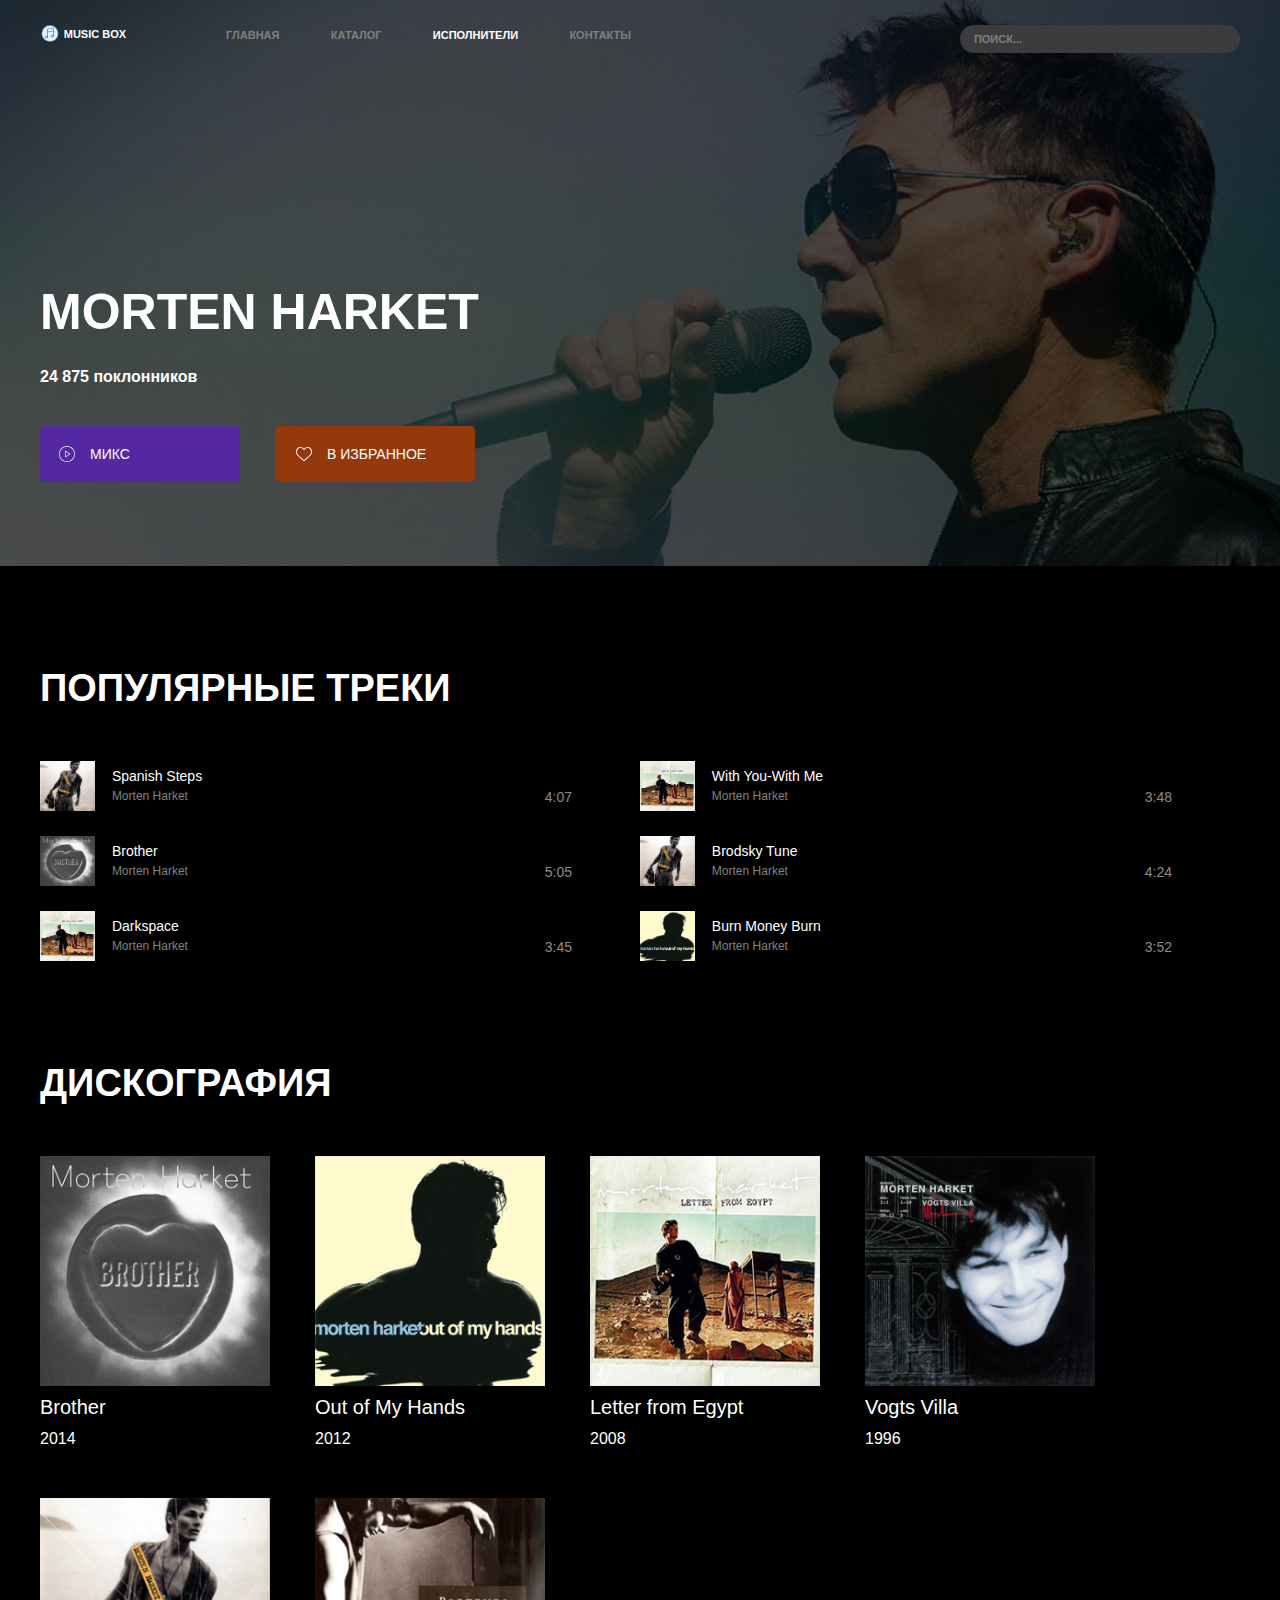
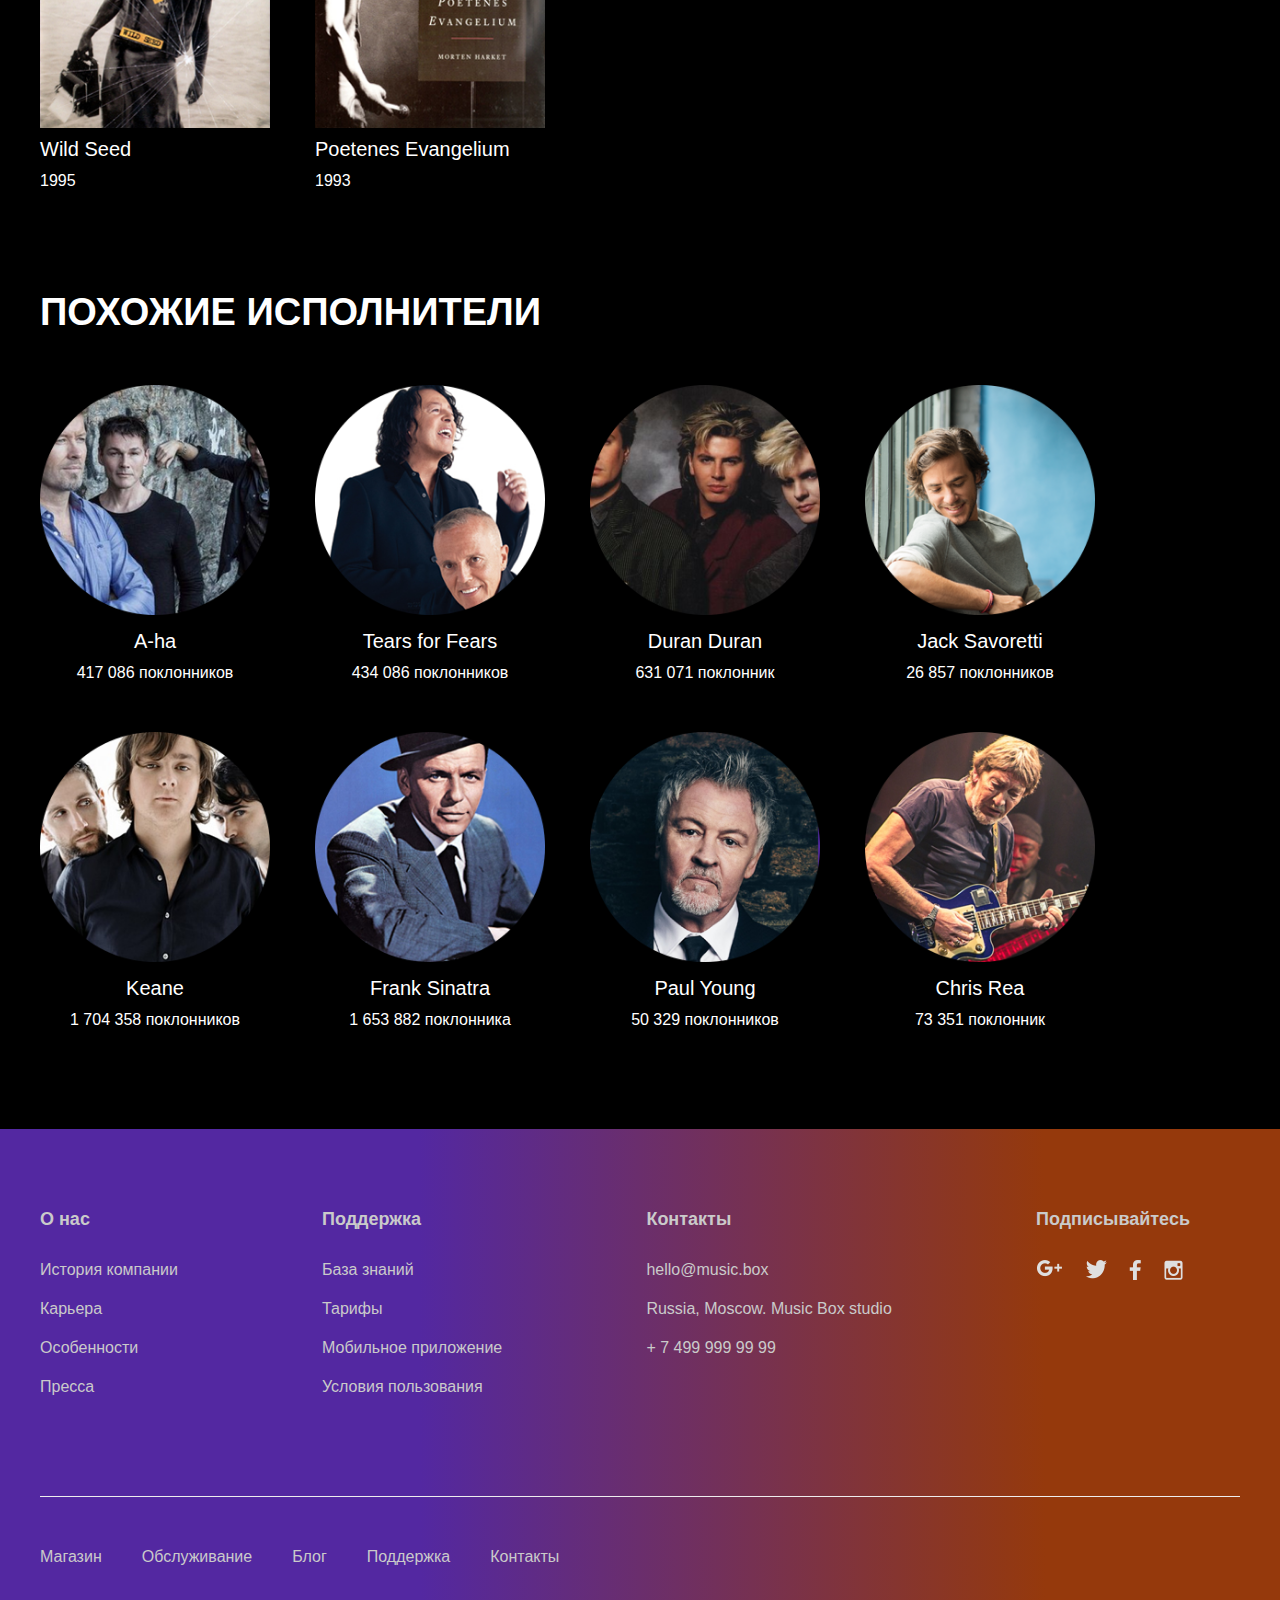
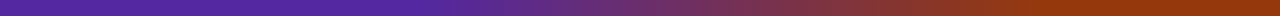
==== commit c1a5bf6e: "catalog-adapt" ====
--- a/catalog.html
+++ b/catalog.html
@@ -3,25 +3,26 @@
 <head>
     <meta charset="UTF-8">
     <meta name="viewport" content="width=device-width, initial-scale=1.0">
-    <title>Music Box by Anna</title>
+    <title>Morten Harket</title>
     <link rel="stylesheet" href="styles/style.css">
 </head>
+
 <body class="center">
 
     <main class="grid">
 
-    <div class="artist-banner-background artist-banner"></div>
+    <div class="artist-banner-background artist-banner artist-banner-height"></div>
     
-    <header class="menu-item header-position">
+    <header class="menu-item header-position header-position-flex">
         <div class="icon-and-menu">
             <div class="icon-header">
                 <img src="images/logo.svg" alt="logo" width="19.76px" height="17px">
                 <div class="white icon-position">MUSIC BOX</div>
             </div>
             <div class="menu">
-                <a href="none" class="white">ГЛАВНАЯ</a>
-                <a href="none" class="grey">КАТАЛОГ</a>
-                <a href="none" class="grey">ИСПОЛНИТЕЛИ</a>
+                <a href="index.html" class="grey menu-item-col">ГЛАВНАЯ</a>
+                <a href="none" class="grey menu-item-col">КАТАЛОГ</a>
+                <a href="none" class="white menu-item-col">ИСПОЛНИТЕЛИ</a>
                 <a href="none" class="grey">КОНТАКТЫ</a>
             </div>
         </div>
@@ -33,7 +34,7 @@
         <aside class="artist-banner-content content">
             <div class="artist-name">MORTEN HARKET</div>
             <div class="artist-fans">24 875 поклонников</div>
-            <div class="flexbox buttons-margin">
+            <div class="btns-flexbox buttons-margin">
                 <a><div class="btn-shape btn-blue flexbox btn-text-position">
                     <img src="images/play-button.svg" alt="play" width="16px" height="16px" class="svg-prop svg-position-blue">
                     <div class="text-prop text-position">МИКС</div>
@@ -48,40 +49,52 @@
         <section class="tracks-section">
             <div class="header-styles">ПОПУЛЯРНЫЕ ТРЕКИ</div>
             <div class="tracks">
-                <div class="track">
-                    <div class="icon-1"></div>
-                    <div class="song-name">Spanish Steps</div>
-                    <div class="song-artist">Morten Harket</div>
+                <div class="track track-width track-margin-bottom track-margin-right">
+                    <div class="left-side">
+                        <div class="icon-1"></div>
+                        <div class="song-name">Spanish Steps</div>
+                        <div class="song-artist">Morten Harket</div>
+                    </div>
                     <div class="song-duration">4:07</div>
                 </div>
-                <div class="track">
-                    <div class="icon-2"></div>
-                    <div class="song-name">With You-With Me</div>
-                    <div class="song-artist">Morten Harket</div>
+                <div class="track track-width track-margin-bottom">
+                    <div class="left-side">
+                        <div class="icon-2"></div>
+                        <div class="song-name">With You-With Me</div>
+                        <div class="song-artist">Morten Harket</div>
+                    </div>
                     <div class="song-duration">3:48</div>
                 </div>
-                <div class="track">
-                    <div class="icon-3"></div>
-                    <div class="song-name">Brother</div>
-                    <div class="song-artist">Morten Harket</div>
+                <div class="track track-width track-margin-bottom track-margin-right">
+                    <div class="left-side">
+                        <div class="icon-3"></div>
+                        <div class="song-name">Brother</div>
+                        <div class="song-artist">Morten Harket</div>
+                    </div>
                     <div class="song-duration">5:05</div>
                 </div>
-                <div class="track">
-                    <div class="icon-4"></div>
-                    <div class="song-name">Brodsky Tune</div>
-                    <div class="song-artist">Morten Harket</div>
+                <div class="track track-width track-margin-bottom">
+                    <div class="left-side">
+                        <div class="icon-4"></div>
+                        <div class="song-name">Brodsky Tune</div>
+                        <div class="song-artist">Morten Harket</div>
+                    </div>
                     <div class="song-duration">4:24</div>
                 </div>
-                <div class="track">
-                    <div class="icon-5"></div>
-                    <div class="song-name">Darkspace</div>
-                    <div class="song-artist">Morten Harket</div>
+                <div class="track track-width track-margin-right add-track-margin-bottom">
+                    <div class="left-side">
+                        <div class="icon-5"></div>
+                        <div class="song-name">Darkspace</div>
+                        <div class="song-artist">Morten Harket</div>
+                    </div>
                     <div class="song-duration">3:45</div>
                 </div>
-                <div class="track">
-                    <div class="icon-6"></div>
-                    <div class="song-name">Burn Money Burn</div>
-                    <div class="song-artist">Morten Harket</div>
+                <div class="track track-width">
+                    <div class="left-side">
+                        <div class="icon-6"></div>
+                        <div class="song-name">Burn Money Burn</div>
+                        <div class="song-artist">Morten Harket</div>
+                    </div>
                     <div class="song-duration">3:52</div>
                 </div>
             </div>
@@ -90,32 +103,32 @@
         <section class="discography-section">
             <div class="header-styles">ДИСКОГРАФИЯ</div>
             <div class="albums">
-                <div class="album">
+                <div class="album album-margin-right">
                     <div class="cover-1"></div>
                     <div class="album-name">Brother</div>
                     <div class="album-year">2014</div>
                 </div>
-                <div class="album">
+                <div class="album album-margin-right">
                     <div class="cover-2"></div>
                     <div class="album-name">Out of My Hands</div>
                     <div class="album-year">2012</div>
                 </div>
-                <div class="album">
+                <div class="album album-margin-right">
                     <div class="cover-3"></div>
                     <div class="album-name">Letter from Egypt</div>
                     <div class="album-year">2008</div>
                 </div>
-                <div class="album">
+                <div class="album album-margin-right">
                     <div class="cover-4"></div>
                     <div class="album-name">Vogts Villa</div>
                     <div class="album-year">1996</div>
                 </div>
-                <div class="album">
+                <div class="album album-margin-right">
                     <div class="cover-5"></div>
                     <div class="album-name">Wild Seed</div>
                     <div class="album-year">1995</div>
                 </div>
-                <div class="album">
+                <div class="album album-margin-right">
                     <div class="cover-6"></div>
                     <div class="album-name">Poetenes Evangelium</div>
                     <div class="album-year">1993</div>
@@ -126,42 +139,42 @@
         <section class="other-artists-section">
             <div class="header-styles">ПОХОЖИЕ ИСПОЛНИТЕЛИ</div>
             <div class="other-artists">
-                <div class="other-artist">
+                <div class="other-artist artist-margin-right">
                     <div class="artist-1"></div>
                     <div class="other-artist-name">A-ha</div>
                     <div class="num-of-fans">417 086 поклонников</div>
                 </div>
-                <div class="other-artist">
+                <div class="other-artist artist-margin-right">
                     <div class="artist-2"></div>
                     <div class="other-artist-name">Tears for Fears</div>
                     <div class="num-of-fans">434 086 поклонников</div>
                 </div>
-                <div class="other-artist">
+                <div class="other-artist artist-margin-right">
                     <div class="artist-3"></div>
                     <div class="other-artist-name">Duran Duran</div>
                     <div class="num-of-fans">631 071 поклонник</div>
                 </div>
-                <div class="other-artist">
+                <div class="other-artist artist-margin-right">
                     <div class="artist-4"></div>
                     <div class="other-artist-name">Jack Savoretti</div>
                     <div class="num-of-fans">26 857 поклонников</div>
                 </div>
-                <div class="other-artist">
+                <div class="other-artist artist-margin-right">
                     <div class="artist-5"></div>
                     <div class="other-artist-name">Keane</div>
                     <div class="num-of-fans">1 704 358 поклонников</div>
                 </div>
-                <div class="other-artist">
+                <div class="other-artist artist-margin-right">
                     <div class="artist-6"></div>
                     <div class="other-artist-name">Frank Sinatra</div>
                     <div class="num-of-fans">1 653 882 поклонника</div>
                 </div>
-                <div class="other-artist">
+                <div class="other-artist artist-margin-right">
                     <div class="artist-7"></div>
                     <div class="other-artist-name">Paul Young</div>
                     <div class="num-of-fans">50 329 поклонников</div>
                 </div>
-                <div class="other-artist">
+                <div class="other-artist artist-margin-right">
                     <div class="artist-8"></div>
                     <div class="other-artist-name">Chris Rea</div>
                     <div class="num-of-fans">73 351 поклонник</div>
@@ -169,52 +182,51 @@
             </div>
         </section>
 
-        <div class="footer-background">
-            <div class="footer-line"></div>
+    <div class="footer-background"></div>
+
+    <footer class="footer-content">
+        <div class="footer-menu-1">
+            <div class="menu-column">
+                <div class="column-header">О нас</div>
+                <a class="column-item pointer">История компании</a>
+                <a class="column-item pointer">Карьера</a>
+                <a class="column-item pointer">Особенности</a>
+                <a class="column-item pointer">Пресса</a>
+            </div>
+            <div class="menu-column">
+                <div class="column-header">Поддержка</div>
+                <a class="column-item pointer">База знаний</a>
+                <a class="column-item pointer">Тарифы</a>
+                <a class="column-item pointer">Мобильное приложение</a>
+                <a class="column-item pointer">Условия пользования</a>
+            </div>
+            <div class="menu-column">
+                <div class="column-header">Контакты</div>
+                <div class="column-item">hello@music.box</div>
+                <div class="column-item">Russia, Moscow. Music Box studio</div>
+                <div class="column-item">+ 7 499 999 99 99</div>
+            </div>
+            <div class="menu-column">
+                <div class="column-header">Подписывайтесь</div>
+                <div class="social-net-icons">
+                    <a class="pointer"><img src="images/Google+.png" alt="google"></a>
+                    <a class="pointer"><img src="images/Twitter.png" alt="twit"></a>
+                    <a class="pointer"><img src="images/Facebook.png" alt="fb"></a>
+                    <a class="pointer"><img src="images/Instagram.png" alt="insta"></a>
+                </div>
+            </div>
         </div>
 
-        <footer class="footer-content">
-            <div class="footer-menu-1">
-                <div class="menu-column">
-                    <div class="column-header">О нас</div>
-                    <a class="column-item pointer">История компании</a>
-                    <a class="column-item pointer">Карьера</a>
-                    <a class="column-item pointer">Особенности</a>
-                    <a class="column-item pointer">Пресса</a>
-                </div>
-                <div class="menu-column">
-                    <div class="column-header">Поддержка</div>
-                    <a class="column-item pointer">База знаний</a>
-                    <a class="column-item pointer">Тарифы</a>
-                    <a class="column-item pointer">Мобильное приложение</a>
-                    <a class="column-item pointer">Условия пользования</a>
-                </div>
-                <div class="menu-column">
-                    <div class="column-header">Контакты</div>
-                    <div class="column-item">hello@music.box</div>
-                    <div class="column-item">Russia, Moscow. Music Box studio</div>
-                    <div class="column-item">+ 7 499 999 99 99</div>
-                </div>
-                <div class="menu-column">
-                    <div class="column-header">Подписывайтесь</div>
-                    <div class="social-net-icons">
-                        <a class="pointer"><img src="images/Google+.png" alt="google"></a>
-                        <a class="pointer"><img src="images/Twitter.png" alt="twit"></a>
-                        <a class="pointer"><img src="images/Facebook.png" alt="fb"></a>
-                        <a class="pointer"><img src="images/Instagram.png" alt="insta"></a>
-                    </div>
-                </div>
-            </div>
-    
-            <div class="footer-menu-2">
-                <a class="pointer">Магазин</a>
-                <a class="pointer">Обслуживание</a>
-                <a class="pointer">Блог</a>
-                <a class="pointer">Поддержка</a>
-                <a class="pointer">Контакты</a>
-            </div>
-    
-        </footer>
+        <div class="footer-line"></div>
+
+        <div class="footer-menu-2">
+            <a class="pointer menu-2-item">Магазин</a>
+            <a class="pointer menu-2-item">Обслуживание</a>
+            <a class="pointer menu-2-item">Блог</a>
+            <a class="pointer menu-2-item">Поддержка</a>
+            <a class="pointer menu-2-item">Контакты</a>
+        </div>
+    </footer>
 
     </main>
 
--- a/styles/style.css
+++ b/styles/style.css
@@ -996,9 +996,9 @@
 }
 
 .artist-banner {
-  height: 545px;
+  background-size: cover;
+  background-position: right 27% top;
   background-image: url("../images/Morten Harket.png");
-  width: 100%;
 }
 
 .artist-banner-content {
@@ -1014,18 +1014,156 @@
   height: 545 px;
 }
 
-.artist-name {
-  margin-top: 280px;
-  font-weight: bold;
-  font-size: 60px;
-  line-height: 70px;
-}
-
-.artist-fans {
-  margin-top: 25px;
-  font-weight: bold;
-  font-size: 18px;
-  line-height: 21px;
+@media (min-width: 1920px) {
+  .artist-name {
+    font-style: normal;
+    font-weight: bold;
+    font-size: 60px;
+    line-height: 70px;
+    margin-top: 280px;
+  }
+
+  .artist-fans {
+    margin-top: 25px;
+    font-style: normal;
+    font-weight: bold;
+    font-size: 18px;
+    line-height: 21px;
+  }
+
+  .artist-banner-height {
+    height: 550px;
+  }
+}
+@media (max-width: 1920px) {
+  .artist-name {
+    font-style: normal;
+    font-weight: bold;
+    font-size: 55px;
+    line-height: 64px;
+    margin-top: 280px;
+  }
+
+  .artist-fans {
+    margin-top: 25px;
+    font-style: normal;
+    font-weight: bold;
+    font-size: 17px;
+    line-height: 20px;
+  }
+
+  .artist-banner-height {
+    height: 550px;
+  }
+}
+@media (max-width: 1280px) {
+  .artist-name {
+    font-style: normal;
+    font-weight: bold;
+    font-size: 50px;
+    line-height: 59px;
+    margin-top: 283px;
+  }
+
+  .artist-fans {
+    margin-top: 25px;
+    font-style: normal;
+    font-weight: bold;
+    font-size: 16px;
+    line-height: 19px;
+  }
+
+  .artist-banner-height {
+    height: 566px;
+  }
+}
+@media (max-width: 1024px) {
+  .artist-name {
+    font-style: normal;
+    font-weight: bold;
+    font-size: 45px;
+    line-height: 53px;
+    margin-top: 286px;
+  }
+
+  .artist-fans {
+    margin-top: 25px;
+    font-style: normal;
+    font-weight: bold;
+    font-size: 15px;
+    line-height: 19px;
+  }
+
+  .artist-banner-height {
+    height: 582px;
+  }
+}
+@media (max-width: 768px) {
+  .artist-name {
+    font-style: normal;
+    font-weight: bold;
+    font-size: 40px;
+    line-height: 47px;
+    margin-top: 289px;
+  }
+
+  .artist-fans {
+    margin-top: 25px;
+    font-style: normal;
+    font-weight: bold;
+    font-size: 14px;
+    line-height: 17px;
+  }
+
+  .artist-banner-height {
+    height: 598px;
+  }
+}
+@media (max-width: 425px) {
+  .artist-name {
+    font-style: normal;
+    font-weight: bold;
+    font-size: 35px;
+    line-height: 42px;
+    margin-top: 292px;
+  }
+
+  .artist-fans {
+    margin-top: 25px;
+    font-style: normal;
+    font-weight: bold;
+    font-size: 14px;
+    line-height: 16px;
+  }
+
+  .artist-banner-height {
+    height: 614px;
+  }
+}
+@media (max-width: 375px) {
+  .artist-name {
+    font-style: normal;
+    font-weight: bold;
+    font-size: 30px;
+    line-height: 35px;
+    margin-top: 295px;
+  }
+
+  .artist-fans {
+    margin-top: 25px;
+    font-style: normal;
+    font-weight: bold;
+    font-size: 14px;
+    line-height: 16px;
+  }
+
+  .artist-banner-height {
+    height: 630px;
+  }
+}
+.btns-flexbox {
+  display: flex;
+  flex-wrap: wrap;
 }
 
 .flexbox {
@@ -1048,6 +1186,24 @@
   cursor: pointer;
 }
 
+.btn-margin {
+  margin-left: 35px;
+}
+
+@media (max-width: 492px) {
+  .btn-shape {
+    width: calc(100vw - 40px);
+  }
+
+  .btn-margin {
+    margin-left: 0;
+    margin-top: 19px;
+  }
+
+  .btns-flexbox {
+    justify-content: center;
+  }
+}
 .btn-blue {
   background-color: #5328A1;
 }
@@ -1077,10 +1233,6 @@
 
 .text-position {
   margin-left: 15px;
-}
-
-.btn-margin {
-  margin-left: 35px;
 }
 
 .tracks-section {
@@ -1098,22 +1250,66 @@
   color: #FFFFFF;
 }
 
+@media (max-width: 426px) {
+  .header-styles {
+    font-size: 20px;
+    line-height: 23px;
+  }
+}
 .tracks {
   display: flex;
   flex-wrap: wrap;
   margin-top: 50px;
-  width: 1131.98px;
-  height: 200px;
-  justify-content: space-between;
+  justify-content: flex-start;
 }
 
 .track {
   display: flex;
-  width: 531.98px;
   height: 50px;
   cursor: pointer;
-}
-
+  justify-content: space-between;
+}
+
+.left-side {
+  display: flex;
+}
+
+.track-margin-bottom {
+  margin-bottom: 25px;
+}
+
+.track-margin-right {
+  margin-right: 68.02px;
+}
+
+@media (min-width: 1189px) {
+  .track-width {
+    width: 531.98px;
+  }
+}
+@media (max-width: 1189px) {
+  .add-track-margin-bottom {
+    margin-bottom: 25px;
+  }
+
+  .track-width {
+    width: calc(50% - 35px);
+  }
+}
+@media (max-width: 768px) {
+  .track-margin-right {
+    margin-right: 0;
+  }
+
+  .track-width {
+    width: 531.98px;
+  }
+}
+@media (max-width: 572px) {
+  .track-width {
+    width: 100%;
+  }
+}
 .icon-1 {
   width: 55.3px;
   height: 50px;
@@ -1176,8 +1372,7 @@
 }
 
 .song-duration {
-  position: absolute;
-  margin-left: 502.12px;
+  margin-right: 0;
   margin-top: 28px;
   font-weight: 400;
   font-size: 14px;
@@ -1201,68 +1396,495 @@
 .album {
   display: flex;
   flex-direction: column;
-  width: 250px;
-  height: 312px;
   cursor: pointer;
-  margin-right: 50px;
   margin-top: 50px;
 }
 
-.cover-1 {
-  width: 250px;
-  height: 250px;
-  background-size: 250px 250px;
-  background-image: url("../images/Brother.png");
-}
-
-.cover-2 {
-  width: 250px;
-  height: 250px;
-  background-size: 250px 250px;
-  background-image: url("../images/Out of My Hands.png");
-}
-
-.cover-3 {
-  width: 250px;
-  height: 250px;
-  background-size: 250px 250px;
-  background-image: url("../images/Letter from Egypt.png");
-}
-
-.cover-4 {
-  width: 250px;
-  height: 250px;
-  background-size: 250px 250px;
-  background-image: url("../images/Vogts Villa.png");
-}
-
-.cover-5 {
-  width: 250px;
-  height: 250px;
-  background-size: 250px 250px;
-  background-image: url("../images/Wild Seed.png");
-}
-
-.cover-6 {
-  width: 250px;
-  height: 250px;
-  background-size: 250px 250px;
-  background-image: url("../images/Poetenes Evangelium.png");
-}
-
+.header-styles {
+  font-weight: 700;
+  font-weight: bold;
+  font-size: 38px;
+  line-height: 45px;
+  color: #FFFFFF;
+}
+
+@media (max-width: 426px) {
+  .header-styles {
+    font-size: 20px;
+    line-height: 23px;
+  }
+}
+@media (min-width: 1920px) {
+  .cover-1 {
+    width: 250px;
+    height: 250px;
+    background-size: 250px 250px;
+    background-image: url("../images/Brother.png");
+  }
+
+  .cover-2 {
+    width: 250px;
+    height: 250px;
+    background-size: 250px 250px;
+    background-image: url("../images/Out of My Hands.png");
+  }
+
+  .cover-3 {
+    width: 250px;
+    height: 250px;
+    background-size: 250px 250px;
+    background-image: url("../images/Letter from Egypt.png");
+  }
+
+  .cover-4 {
+    width: 250px;
+    height: 250px;
+    background-size: 250px 250px;
+    background-image: url("../images/Vogts Villa.png");
+  }
+
+  .cover-5 {
+    width: 250px;
+    height: 250px;
+    background-size: 250px 250px;
+    background-image: url("../images/Wild Seed.png");
+  }
+
+  .cover-6 {
+    width: 250px;
+    height: 250px;
+    background-size: 250px 250px;
+    background-image: url("../images/Poetenes Evangelium.png");
+  }
+
+  .album-margin-right {
+    margin-right: 50px;
+  }
+
+  .album-name {
+    font-size: 20px;
+    line-height: 23px;
+  }
+
+  .album-year {
+    font-size: 16px;
+    line-height: 19px;
+  }
+}
+@media (max-width: 1920px) {
+  .cover-1 {
+    width: 250px;
+    height: 250px;
+    background-size: 250px 250px;
+    background-image: url("../images/Brother.png");
+  }
+
+  .cover-2 {
+    width: 250px;
+    height: 250px;
+    background-size: 250px 250px;
+    background-image: url("../images/Out of My Hands.png");
+  }
+
+  .cover-3 {
+    width: 250px;
+    height: 250px;
+    background-size: 250px 250px;
+    background-image: url("../images/Letter from Egypt.png");
+  }
+
+  .cover-4 {
+    width: 250px;
+    height: 250px;
+    background-size: 250px 250px;
+    background-image: url("../images/Vogts Villa.png");
+  }
+
+  .cover-5 {
+    width: 250px;
+    height: 250px;
+    background-size: 250px 250px;
+    background-image: url("../images/Wild Seed.png");
+  }
+
+  .cover-6 {
+    width: 250px;
+    height: 250px;
+    background-size: 250px 250px;
+    background-image: url("../images/Poetenes Evangelium.png");
+  }
+
+  .album-margin-right {
+    margin-right: 50px;
+  }
+
+  .album-name {
+    font-size: 20px;
+    line-height: 23px;
+  }
+
+  .album-year {
+    font-size: 16px;
+    line-height: 19px;
+  }
+}
+@media (max-width: 1280px) {
+  .cover-1 {
+    width: 230px;
+    height: 230px;
+    background-size: 230px 230px;
+    background-image: url("../images/Brother.png");
+  }
+
+  .cover-2 {
+    width: 230px;
+    height: 230px;
+    background-size: 230px 230px;
+    background-image: url("../images/Out of My Hands.png");
+  }
+
+  .cover-3 {
+    width: 230px;
+    height: 230px;
+    background-size: 230px 230px;
+    background-image: url("../images/Letter from Egypt.png");
+  }
+
+  .cover-4 {
+    width: 230px;
+    height: 230px;
+    background-size: 230px 230px;
+    background-image: url("../images/Vogts Villa.png");
+  }
+
+  .cover-5 {
+    width: 230px;
+    height: 230px;
+    background-size: 230px 230px;
+    background-image: url("../images/Wild Seed.png");
+  }
+
+  .cover-6 {
+    width: 230px;
+    height: 230px;
+    background-size: 230px 230px;
+    background-image: url("../images/Poetenes Evangelium.png");
+  }
+
+  .album-margin-right {
+    margin-right: 45px;
+  }
+
+  .album-name {
+    font-size: 20px;
+    line-height: 23px;
+  }
+
+  .album-year {
+    font-size: 16px;
+    line-height: 19px;
+  }
+}
+@media (max-width: 1024px) {
+  .cover-1 {
+    width: 200px;
+    height: 200px;
+    background-size: 200px 200px;
+    background-image: url("../images/Brother.png");
+  }
+
+  .cover-2 {
+    width: 200px;
+    height: 200px;
+    background-size: 200px 200px;
+    background-image: url("../images/Out of My Hands.png");
+  }
+
+  .cover-3 {
+    width: 200px;
+    height: 200px;
+    background-size: 200px 200px;
+    background-image: url("../images/Letter from Egypt.png");
+  }
+
+  .cover-4 {
+    width: 200px;
+    height: 200px;
+    background-size: 200px 200px;
+    background-image: url("../images/Vogts Villa.png");
+  }
+
+  .cover-5 {
+    width: 200px;
+    height: 200px;
+    background-size: 200px 200px;
+    background-image: url("../images/Wild Seed.png");
+  }
+
+  .cover-6 {
+    width: 200px;
+    height: 200px;
+    background-size: 200px 200px;
+    background-image: url("../images/Poetenes Evangelium.png");
+  }
+
+  .album-margin-right {
+    margin-right: 40px;
+  }
+
+  .album-name {
+    font-size: 19px;
+    line-height: 22px;
+  }
+
+  .album-year {
+    font-size: 15px;
+    line-height: 18px;
+  }
+}
+@media (max-width: 768px) {
+  .cover-1 {
+    width: 190px;
+    height: 190px;
+    background-size: 190px 190px;
+    background-image: url("../images/Brother.png");
+  }
+
+  .cover-2 {
+    width: 190px;
+    height: 190px;
+    background-size: 190px 190px;
+    background-image: url("../images/Out of My Hands.png");
+  }
+
+  .cover-3 {
+    width: 190px;
+    height: 190px;
+    background-size: 190px 190px;
+    background-image: url("../images/Letter from Egypt.png");
+  }
+
+  .cover-4 {
+    width: 190px;
+    height: 190px;
+    background-size: 190px 190px;
+    background-image: url("../images/Vogts Villa.png");
+  }
+
+  .cover-5 {
+    width: 190px;
+    height: 190px;
+    background-size: 190px 190px;
+    background-image: url("../images/Wild Seed.png");
+  }
+
+  .cover-6 {
+    width: 190px;
+    height: 190px;
+    background-size: 190px 190px;
+    background-image: url("../images/Poetenes Evangelium.png");
+  }
+
+  .album-margin-right {
+    margin-right: 35px;
+  }
+
+  .album-name {
+    font-size: 18px;
+    line-height: 21px;
+  }
+
+  .album-year {
+    font-size: 14px;
+    line-height: 17px;
+  }
+}
+@media (max-width: 507px) {
+  .cover-1 {
+    width: 170px;
+    height: 170px;
+    background-size: 170px 170px;
+    background-image: url("../images/Brother.png");
+  }
+
+  .cover-2 {
+    width: 170px;
+    height: 170px;
+    background-size: 170px 170px;
+    background-image: url("../images/Out of My Hands.png");
+  }
+
+  .cover-3 {
+    width: 170px;
+    height: 170px;
+    background-size: 170px 170px;
+    background-image: url("../images/Letter from Egypt.png");
+  }
+
+  .cover-4 {
+    width: 170px;
+    height: 170px;
+    background-size: 170px 170px;
+    background-image: url("../images/Vogts Villa.png");
+  }
+
+  .cover-5 {
+    width: 170px;
+    height: 170px;
+    background-size: 170px 170px;
+    background-image: url("../images/Wild Seed.png");
+  }
+
+  .cover-6 {
+    width: 170px;
+    height: 170px;
+    background-size: 170px 170px;
+    background-image: url("../images/Poetenes Evangelium.png");
+  }
+
+  .albums {
+    justify-content: space-between;
+  }
+
+  .album-margin-right {
+    margin-right: 0;
+  }
+
+  .album-name {
+    font-size: 17px;
+    line-height: 20px;
+  }
+
+  .album-year {
+    font-size: 14px;
+    line-height: 16px;
+  }
+}
+@media (max-width: 417px) {
+  .cover-1 {
+    width: 150px;
+    height: 150px;
+    background-size: 150px 150px;
+    background-image: url("../images/Brother.png");
+  }
+
+  .cover-2 {
+    width: 150px;
+    height: 150px;
+    background-size: 150px 150px;
+    background-image: url("../images/Out of My Hands.png");
+  }
+
+  .cover-3 {
+    width: 150px;
+    height: 150px;
+    background-size: 150px 150px;
+    background-image: url("../images/Letter from Egypt.png");
+  }
+
+  .cover-4 {
+    width: 150px;
+    height: 150px;
+    background-size: 150px 150px;
+    background-image: url("../images/Vogts Villa.png");
+  }
+
+  .cover-5 {
+    width: 150px;
+    height: 150px;
+    background-size: 150px 150px;
+    background-image: url("../images/Wild Seed.png");
+  }
+
+  .cover-6 {
+    width: 150px;
+    height: 150px;
+    background-size: 150px 150px;
+    background-image: url("../images/Poetenes Evangelium.png");
+  }
+
+  .album-margin-right {
+    margin-right: 0;
+    width: 150px;
+  }
+
+  .album-name {
+    font-size: 16px;
+    line-height: 19px;
+  }
+
+  .album-year {
+    font-size: 14px;
+    line-height: 16px;
+  }
+}
+@media (max-width: 377px) {
+  .cover-1 {
+    width: 130px;
+    height: 130px;
+    background-size: 130px 130px;
+    background-image: url("../images/Brother.png");
+  }
+
+  .cover-2 {
+    width: 130px;
+    height: 130px;
+    background-size: 130px 130px;
+    background-image: url("../images/Out of My Hands.png");
+  }
+
+  .cover-3 {
+    width: 130px;
+    height: 130px;
+    background-size: 130px 130px;
+    background-image: url("../images/Letter from Egypt.png");
+  }
+
+  .cover-4 {
+    width: 130px;
+    height: 130px;
+    background-size: 130px 130px;
+    background-image: url("../images/Vogts Villa.png");
+  }
+
+  .cover-5 {
+    width: 130px;
+    height: 130px;
+    background-size: 130px 130px;
+    background-image: url("../images/Wild Seed.png");
+  }
+
+  .cover-6 {
+    width: 130px;
+    height: 130px;
+    background-size: 130px 130px;
+    background-image: url("../images/Poetenes Evangelium.png");
+  }
+
+  .album-margin-right {
+    margin-right: 0;
+    width: 130px;
+  }
+
+  .album-name {
+    font-size: 16px;
+    line-height: 19px;
+  }
+
+  .album-year {
+    font-size: 14px;
+    line-height: 16px;
+  }
+}
 .album-name {
   margin-top: 10px;
   font-weight: 700px;
   color: #FFFFFF;
-  font-size: 20px;
-  line-height: 23px;
 }
 
 .album-year {
   margin-top: 10px;
   font-weight: 400;
-  font-size: 16px;
-  line-height: 19px;
   color: #FFFFFF;
 }
 
@@ -1283,82 +1905,607 @@
   display: flex;
   flex-direction: column;
   align-items: center;
-  width: 250px;
-  height: 317px;
   cursor: pointer;
-  margin-right: 50px;
   margin-top: 50px;
 }
 
-.artist-1 {
-  width: 250px;
-  height: 250px;
-  background-size: 250px 250px;
-  background-image: url("../images/A-ha.png");
-}
-
-.artist-2 {
-  width: 250px;
-  height: 250px;
-  background-size: 250px 250px;
-  background-image: url("../images/Tears for Fears.png");
-}
-
-.artist-3 {
-  width: 250px;
-  height: 250px;
-  background-size: 250px 250px;
-  background-image: url("../images/Duran Duran.png");
-}
-
-.artist-4 {
-  width: 250px;
-  height: 250px;
-  background-size: 250px 250px;
-  background-image: url("../images/Jack Savoretti.png");
-}
-
-.artist-5 {
-  width: 250px;
-  height: 250px;
-  background-size: 250px 250px;
-  background-image: url("../images/Keane.png");
-}
-
-.artist-6 {
-  width: 250px;
-  height: 250px;
-  background-size: 250px 250px;
-  background-image: url("../images/Frank Sinatra.png");
-}
-
-.artist-7 {
-  width: 250px;
-  height: 250px;
-  background-size: 250px 250px;
-  background-image: url("../images/Paul Young.png");
-}
-
-.artist-8 {
-  width: 250px;
-  height: 250px;
-  background-size: 250px 250px;
-  background-image: url("../images/Chris Rea.png");
-}
-
+.header-styles {
+  font-weight: 700;
+  font-weight: bold;
+  font-size: 38px;
+  line-height: 45px;
+  color: #FFFFFF;
+}
+
+@media (max-width: 426px) {
+  .header-styles {
+    font-size: 20px;
+    line-height: 23px;
+  }
+}
+@media (min-width: 1920px) {
+  .artist-1 {
+    width: 250px;
+    height: 250px;
+    background-size: 250px 250px;
+    background-image: url("../images/A-ha.png");
+  }
+
+  .artist-2 {
+    width: 250px;
+    height: 250px;
+    background-size: 250px 250px;
+    background-image: url("../images/Tears for Fears.png");
+  }
+
+  .artist-3 {
+    width: 250px;
+    height: 250px;
+    background-size: 250px 250px;
+    background-image: url("../images/Duran Duran.png");
+  }
+
+  .artist-4 {
+    width: 250px;
+    height: 250px;
+    background-size: 250px 250px;
+    background-image: url("../images/Jack Savoretti.png");
+  }
+
+  .artist-5 {
+    width: 250px;
+    height: 250px;
+    background-size: 250px 250px;
+    background-image: url("../images/Keane.png");
+  }
+
+  .artist-6 {
+    width: 250px;
+    height: 250px;
+    background-size: 250px 250px;
+    background-image: url("../images/Frank Sinatra.png");
+  }
+
+  .artist-7 {
+    width: 250px;
+    height: 250px;
+    background-size: 250px 250px;
+    background-image: url("../images/Paul Young.png");
+  }
+
+  .artist-8 {
+    width: 250px;
+    height: 250px;
+    background-size: 250px 250px;
+    background-image: url("../images/Chris Rea.png");
+  }
+
+  .artist-margin-right {
+    margin-right: 50px;
+  }
+
+  .other-artist-name {
+    font-size: 20px;
+    line-height: 23px;
+  }
+
+  .num-of-fans {
+    font-size: 16px;
+    line-height: 19px;
+  }
+}
+@media (max-width: 1920px) {
+  .artist-1 {
+    width: 250px;
+    height: 250px;
+    background-size: 250px 250px;
+    background-image: url("../images/A-ha.png");
+  }
+
+  .artist-2 {
+    width: 250px;
+    height: 250px;
+    background-size: 250px 250px;
+    background-image: url("../images/Tears for Fears.png");
+  }
+
+  .artist-3 {
+    width: 250px;
+    height: 250px;
+    background-size: 250px 250px;
+    background-image: url("../images/Duran Duran.png");
+  }
+
+  .artist-4 {
+    width: 250px;
+    height: 250px;
+    background-size: 250px 250px;
+    background-image: url("../images/Jack Savoretti.png");
+  }
+
+  .artist-5 {
+    width: 250px;
+    height: 250px;
+    background-size: 250px 250px;
+    background-image: url("../images/Keane.png");
+  }
+
+  .artist-6 {
+    width: 250px;
+    height: 250px;
+    background-size: 250px 250px;
+    background-image: url("../images/Frank Sinatra.png");
+  }
+
+  .artist-7 {
+    width: 250px;
+    height: 250px;
+    background-size: 250px 250px;
+    background-image: url("../images/Paul Young.png");
+  }
+
+  .artist-8 {
+    width: 250px;
+    height: 250px;
+    background-size: 250px 250px;
+    background-image: url("../images/Chris Rea.png");
+  }
+
+  .artist-margin-right {
+    margin-right: 50px;
+  }
+
+  .other-artist-name {
+    font-size: 20px;
+    line-height: 23px;
+  }
+
+  .num-of-fans {
+    font-size: 16px;
+    line-height: 19px;
+  }
+}
+@media (max-width: 1280px) {
+  .artist-1 {
+    width: 230px;
+    height: 230px;
+    background-size: 230px 230px;
+    background-image: url("../images/A-ha.png");
+  }
+
+  .artist-2 {
+    width: 230px;
+    height: 230px;
+    background-size: 230px 230px;
+    background-image: url("../images/Tears for Fears.png");
+  }
+
+  .artist-3 {
+    width: 230px;
+    height: 230px;
+    background-size: 230px 230px;
+    background-image: url("../images/Duran Duran.png");
+  }
+
+  .artist-4 {
+    width: 230px;
+    height: 230px;
+    background-size: 230px 230px;
+    background-image: url("../images/Jack Savoretti.png");
+  }
+
+  .artist-5 {
+    width: 230px;
+    height: 230px;
+    background-size: 230px 230px;
+    background-image: url("../images/Keane.png");
+  }
+
+  .artist-6 {
+    width: 230px;
+    height: 230px;
+    background-size: 230px 230px;
+    background-image: url("../images/Frank Sinatra.png");
+  }
+
+  .artist-7 {
+    width: 230px;
+    height: 230px;
+    background-size: 230px 230px;
+    background-image: url("../images/Paul Young.png");
+  }
+
+  .artist-8 {
+    width: 230px;
+    height: 230px;
+    background-size: 230px 230px;
+    background-image: url("../images/Chris Rea.png");
+  }
+
+  .artist-margin-right {
+    margin-right: 45px;
+  }
+
+  .other-artist-name {
+    font-size: 20px;
+    line-height: 23px;
+  }
+
+  .num-of-fans {
+    font-size: 16px;
+    line-height: 19px;
+  }
+}
+@media (max-width: 1024px) {
+  .artist-1 {
+    width: 200px;
+    height: 200px;
+    background-size: 200px 200px;
+    background-image: url("../images/A-ha.png");
+  }
+
+  .artist-2 {
+    width: 200px;
+    height: 200px;
+    background-size: 200px 200px;
+    background-image: url("../images/Tears for Fears.png");
+  }
+
+  .artist-3 {
+    width: 200px;
+    height: 200px;
+    background-size: 200px 200px;
+    background-image: url("../images/Duran Duran.png");
+  }
+
+  .artist-4 {
+    width: 200px;
+    height: 200px;
+    background-size: 200px 200px;
+    background-image: url("../images/Jack Savoretti.png");
+  }
+
+  .artist-5 {
+    width: 200px;
+    height: 200px;
+    background-size: 200px 200px;
+    background-image: url("../images/Keane.png");
+  }
+
+  .artist-6 {
+    width: 200px;
+    height: 200px;
+    background-size: 200px 200px;
+    background-image: url("../images/Frank Sinatra.png");
+  }
+
+  .artist-7 {
+    width: 200px;
+    height: 200px;
+    background-size: 200px 200px;
+    background-image: url("../images/Paul Young.png");
+  }
+
+  .artist-8 {
+    width: 200px;
+    height: 200px;
+    background-size: 200px 200px;
+    background-image: url("../images/Chris Rea.png");
+  }
+
+  .artist-margin-right {
+    margin-right: 40px;
+  }
+
+  .other-artist-name {
+    font-size: 19px;
+    line-height: 22px;
+  }
+
+  .num-of-fans {
+    font-size: 15px;
+    line-height: 18px;
+  }
+}
+@media (max-width: 768px) {
+  .artist-1 {
+    width: 190px;
+    height: 190px;
+    background-size: 190px 190px;
+    background-image: url("../images/A-ha.png");
+  }
+
+  .artist-2 {
+    width: 190px;
+    height: 190px;
+    background-size: 190px 190px;
+    background-image: url("../images/Tears for Fears.png");
+  }
+
+  .artist-3 {
+    width: 190px;
+    height: 190px;
+    background-size: 190px 190px;
+    background-image: url("../images/Duran Duran.png");
+  }
+
+  .artist-4 {
+    width: 190px;
+    height: 190px;
+    background-size: 190px 190px;
+    background-image: url("../images/Jack Savoretti.png");
+  }
+
+  .artist-5 {
+    width: 190px;
+    height: 190px;
+    background-size: 190px 190px;
+    background-image: url("../images/Keane.png");
+  }
+
+  .artist-6 {
+    width: 190px;
+    height: 190px;
+    background-size: 190px 190px;
+    background-image: url("../images/Frank Sinatra.png");
+  }
+
+  .artist-7 {
+    width: 190px;
+    height: 190px;
+    background-size: 190px 190px;
+    background-image: url("../images/Paul Young.png");
+  }
+
+  .artist-8 {
+    width: 190px;
+    height: 190px;
+    background-size: 190px 190px;
+    background-image: url("../images/Chris Rea.png");
+  }
+
+  .artist-margin-right {
+    margin-right: 35px;
+  }
+
+  .other-artist-name {
+    font-size: 18px;
+    line-height: 21px;
+  }
+
+  .num-of-fans {
+    font-size: 14px;
+    line-height: 17px;
+  }
+}
+@media (max-width: 507px) {
+  .artist-1 {
+    width: 170px;
+    height: 170px;
+    background-size: 170px 170px;
+    background-image: url("../images/A-ha.png");
+  }
+
+  .artist-2 {
+    width: 170px;
+    height: 170px;
+    background-size: 170px 170px;
+    background-image: url("../images/Tears for Fears.png");
+  }
+
+  .artist-3 {
+    width: 170px;
+    height: 170px;
+    background-size: 170px 170px;
+    background-image: url("../images/Duran Duran.png");
+  }
+
+  .artist-4 {
+    width: 170px;
+    height: 170px;
+    background-size: 170px 170px;
+    background-image: url("../images/Jack Savoretti.png");
+  }
+
+  .artist-5 {
+    width: 170px;
+    height: 170px;
+    background-size: 170px 170px;
+    background-image: url("../images/Keane.png");
+  }
+
+  .artist-6 {
+    width: 170px;
+    height: 170px;
+    background-size: 170px 170px;
+    background-image: url("../images/Frank Sinatra.png");
+  }
+
+  .artist-7 {
+    width: 170px;
+    height: 170px;
+    background-size: 170px 170px;
+    background-image: url("../images/Paul Young.png");
+  }
+
+  .artist-8 {
+    width: 170px;
+    height: 170px;
+    background-size: 170px 170px;
+    background-image: url("../images/Chris Rea.png");
+  }
+
+  .other-artists {
+    justify-content: space-between;
+  }
+
+  .artist-margin-right {
+    margin-right: 0;
+  }
+
+  .other-artist-name {
+    font-size: 17px;
+    line-height: 20px;
+  }
+
+  .num-of-fans {
+    font-size: 14px;
+    line-height: 16px;
+  }
+}
+@media (max-width: 417px) {
+  .artist-1 {
+    width: 150px;
+    height: 150px;
+    background-size: 150px 150px;
+    background-image: url("../images/A-ha.png");
+  }
+
+  .artist-2 {
+    width: 150px;
+    height: 150px;
+    background-size: 150px 150px;
+    background-image: url("../images/Tears for Fears.png");
+  }
+
+  .artist-3 {
+    width: 150px;
+    height: 150px;
+    background-size: 150px 150px;
+    background-image: url("../images/Duran Duran.png");
+  }
+
+  .artist-4 {
+    width: 150px;
+    height: 150px;
+    background-size: 150px 150px;
+    background-image: url("../images/Jack Savoretti.png");
+  }
+
+  .artist-5 {
+    width: 150px;
+    height: 150px;
+    background-size: 150px 150px;
+    background-image: url("../images/Keane.png");
+  }
+
+  .artist-6 {
+    width: 150px;
+    height: 150px;
+    background-size: 150px 150px;
+    background-image: url("../images/Frank Sinatra.png");
+  }
+
+  .artist-7 {
+    width: 150px;
+    height: 150px;
+    background-size: 150px 150px;
+    background-image: url("../images/Paul Young.png");
+  }
+
+  .artist-8 {
+    width: 150px;
+    height: 150px;
+    background-size: 150px 150px;
+    background-image: url("../images/Chris Rea.png");
+  }
+
+  .artist-margin-right {
+    margin-right: 0;
+    width: 150px;
+  }
+
+  .other-artist-name {
+    font-size: 16px;
+    line-height: 19px;
+  }
+
+  .num-of-fans {
+    font-size: 13px;
+    line-height: 15px;
+  }
+}
+@media (max-width: 377px) {
+  .artist-1 {
+    width: 130px;
+    height: 130px;
+    background-size: 130px 130px;
+    background-image: url("../images/A-ha.png");
+  }
+
+  .artist-2 {
+    width: 130px;
+    height: 130px;
+    background-size: 130px 130px;
+    background-image: url("../images/Tears for Fears.png");
+  }
+
+  .artist-3 {
+    width: 130px;
+    height: 130px;
+    background-size: 130px 130px;
+    background-image: url("../images/Duran Duran.png");
+  }
+
+  .artist-4 {
+    width: 130px;
+    height: 130px;
+    background-size: 130px 130px;
+    background-image: url("../images/Jack Savoretti.png");
+  }
+
+  .artist-5 {
+    width: 130px;
+    height: 130px;
+    background-size: 130px 130px;
+    background-image: url("../images/Keane.png");
+  }
+
+  .artist-6 {
+    width: 130px;
+    height: 130px;
+    background-size: 130px 130px;
+    background-image: url("../images/Frank Sinatra.png");
+  }
+
+  .artist-7 {
+    width: 130px;
+    height: 130px;
+    background-size: 130px 130px;
+    background-image: url("../images/Paul Young.png");
+  }
+
+  .artist-8 {
+    width: 130px;
+    height: 130px;
+    background-size: 130px 130px;
+    background-image: url("../images/Chris Rea.png");
+  }
+
+  .artist-margin-right {
+    margin-right: 0;
+    width: 130px;
+  }
+
+  .other-artist-name {
+    font-size: 16px;
+    line-height: 19px;
+  }
+
+  .num-of-fans {
+    font-size: 12px;
+    line-height: 14px;
+  }
+}
 .other-artist-name {
   margin-top: 15px;
   font-weight: 700px;
   color: #FFFFFF;
-  font-size: 20px;
-  line-height: 23px;
 }
 
 .num-of-fans {
   margin-top: 10px;
   font-weight: 400;
-  font-size: 16px;
-  line-height: 19px;
   color: #FFFFFF;
 }
 
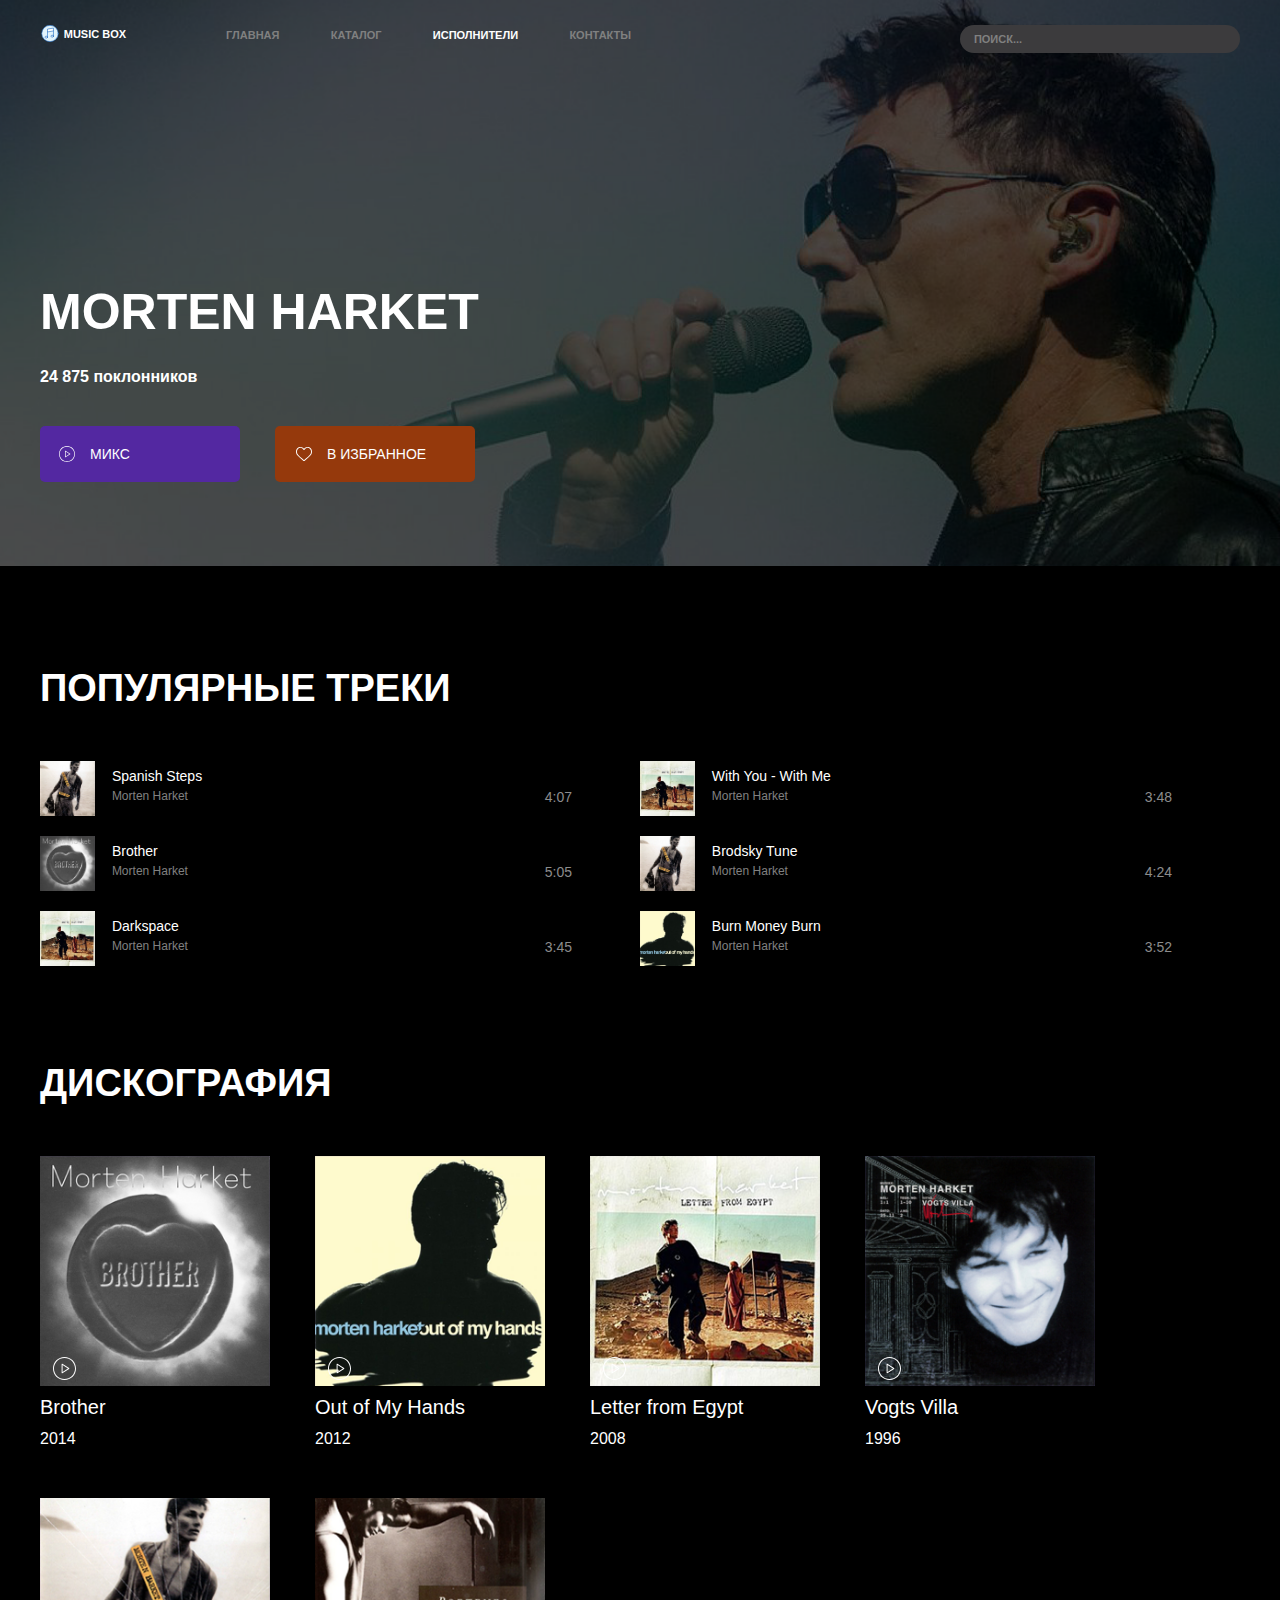
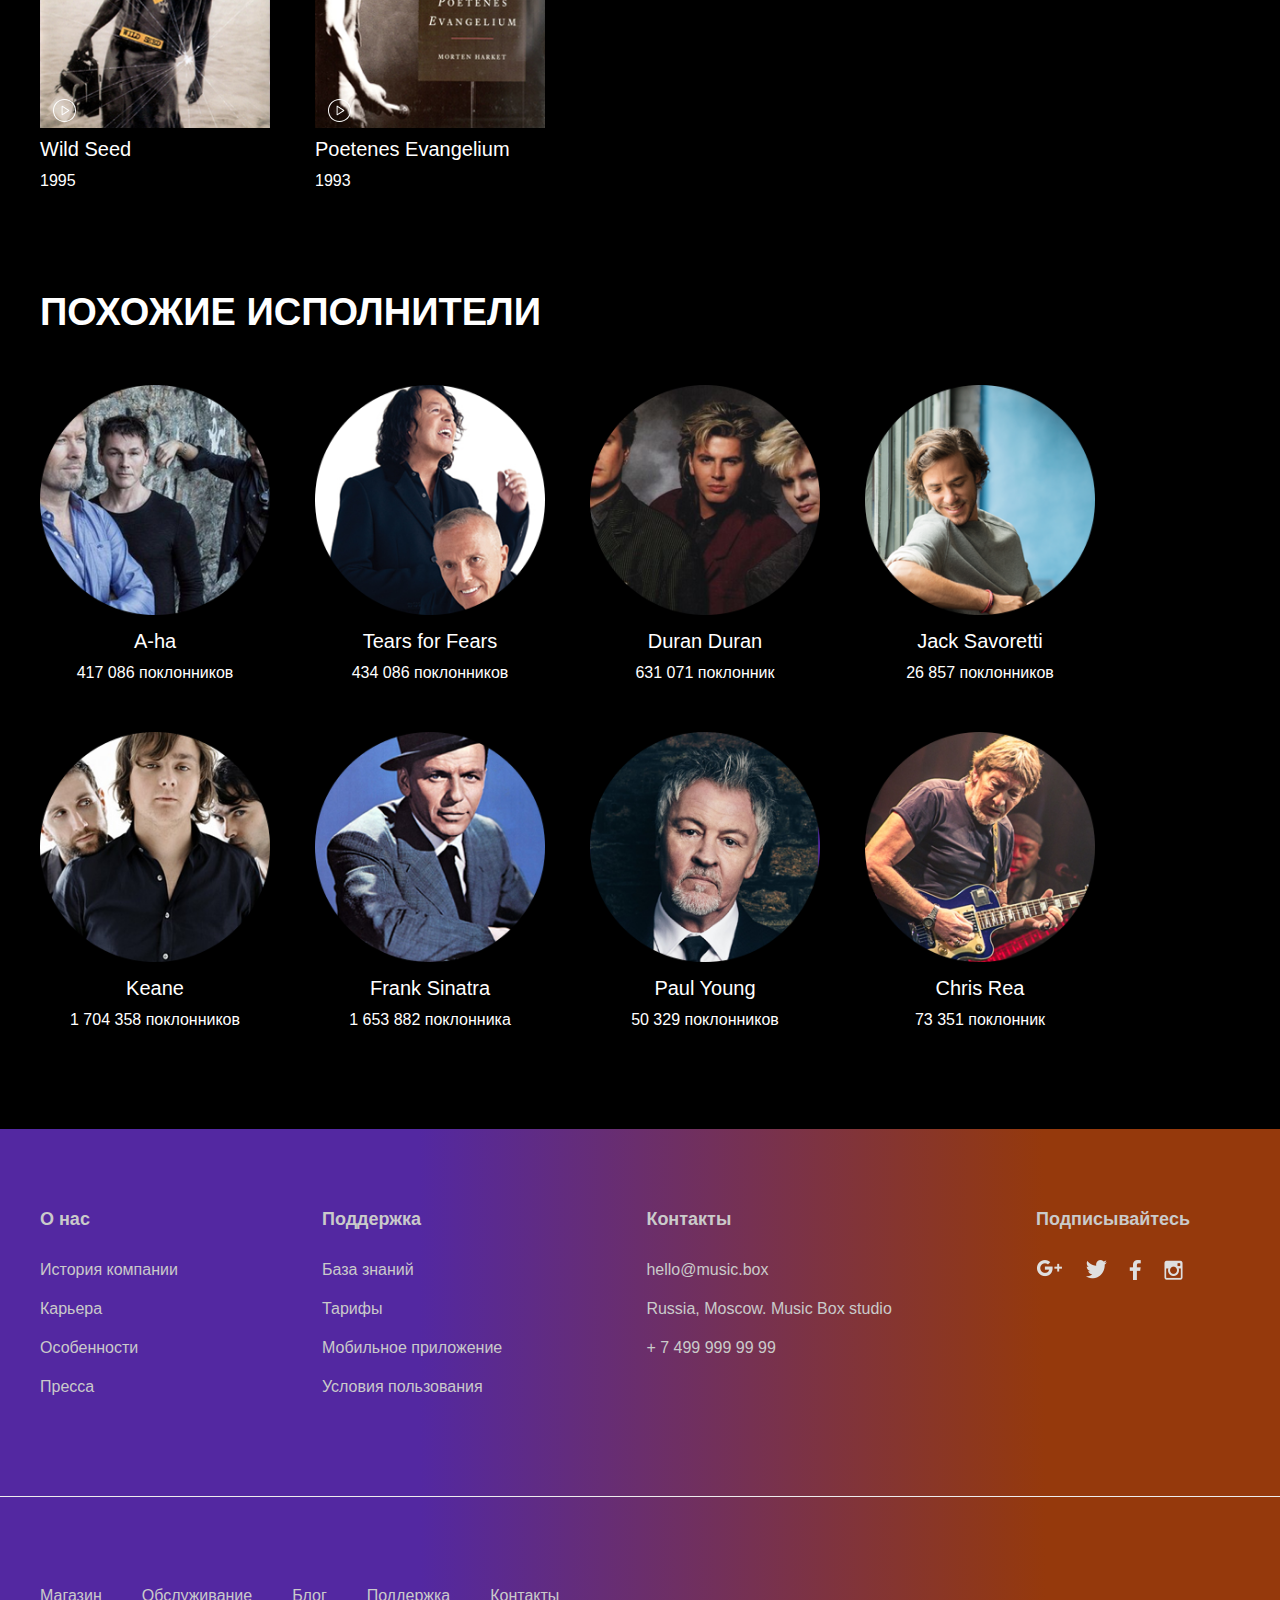
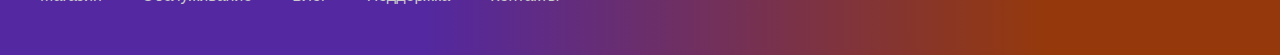
==== commit 2c9d69a0: "revised-1" ====
--- a/catalog.html
+++ b/catalog.html
@@ -17,41 +17,41 @@
         <div class="icon-and-menu">
             <div class="icon-header">
                 <img src="images/logo.svg" alt="logo" width="19.76px" height="17px">
-                <div class="white icon-position">MUSIC BOX</div>
+                <div class="white icon-position uppercase">Music Box</div>
             </div>
             <div class="menu">
-                <a href="index.html" class="grey menu-item-col">ГЛАВНАЯ</a>
-                <a href="none" class="grey menu-item-col">КАТАЛОГ</a>
-                <a href="none" class="white menu-item-col">ИСПОЛНИТЕЛИ</a>
-                <a href="none" class="grey">КОНТАКТЫ</a>
+                <a href="index.html" class="grey menu-item-col uppercase">Главная</a>
+                <a href="none" class="grey menu-item-col uppercase">Каталог</a>
+                <a href="none" class="white menu-item-col uppercase">Исполнители</a>
+                <a href="none" class="grey uppercase">Контакты</a>
             </div>
         </div>
         <form>
-            <input type="text" class="menu-item grey search-box" value="ПОИСК...">
+            <input type="text" class="menu-item grey search-box uppercase" value="Поиск...">
         </form>
     </header>
 
         <aside class="artist-banner-content content">
-            <div class="artist-name">MORTEN HARKET</div>
-            <div class="artist-fans">24 875 поклонников</div>
+            <h1 class="artist-name uppercase">Morten Harket</h1>
+            <h2 class="artist-fans">24 875 поклонников</h2>
             <div class="btns-flexbox buttons-margin">
                 <a><div class="btn-shape btn-blue flexbox btn-text-position">
                     <img src="images/play-button.svg" alt="play" width="16px" height="16px" class="svg-prop svg-position-blue">
-                    <div class="text-prop text-position">МИКС</div>
+                    <div class="text-prop text-position uppercase">Микс</div>
                 </div></a>
                 <a class="btn-margin"><div class="btn-shape btn-red flexbox btn-text-position">
-                    <img src="images/heart.svg" alt="play" width="16px" height="16px" class="svg-prop svg-position-red">
-                    <div class="text-prop text-position">В ИЗБРАННОЕ</div>
+                    <img src="images/heart.svg" alt="heart" width="16px" height="16px" class="svg-prop svg-position-red">
+                    <div class="text-prop text-position uppercase">В избранное</div>
                 </div></a>
             </div>
         </aside>
 
         <section class="tracks-section">
-            <div class="header-styles">ПОПУЛЯРНЫЕ ТРЕКИ</div>
+            <h2 class="header-styles uppercase">Популярные треки</h2>
             <div class="tracks">
                 <div class="track track-width track-margin-bottom track-margin-right">
                     <div class="left-side">
-                        <div class="icon-1"></div>
+                        <div><img src="images/Wild Seed.png" alt="cover-wild-seed" width="55.3px"></div>
                         <div class="song-name">Spanish Steps</div>
                         <div class="song-artist">Morten Harket</div>
                     </div>
@@ -59,15 +59,15 @@
                 </div>
                 <div class="track track-width track-margin-bottom">
                     <div class="left-side">
-                        <div class="icon-2"></div>
-                        <div class="song-name">With You-With Me</div>
+                        <div><img src="images/Letter from Egypt.png" alt="cover-letter-from" width="55.3px"></div>
+                        <div class="song-name">With You - With Me</div>
                         <div class="song-artist">Morten Harket</div>
                     </div>
                     <div class="song-duration">3:48</div>
                 </div>
                 <div class="track track-width track-margin-bottom track-margin-right">
                     <div class="left-side">
-                        <div class="icon-3"></div>
+                        <div><img src="images/Brother.png" alt="cover-brother" width="55.3px"></div>
                         <div class="song-name">Brother</div>
                         <div class="song-artist">Morten Harket</div>
                     </div>
@@ -75,7 +75,7 @@
                 </div>
                 <div class="track track-width track-margin-bottom">
                     <div class="left-side">
-                        <div class="icon-4"></div>
+                        <div><img src="images/Wild Seed.png" alt="cover-wild-seed" width="55.3px"></div>
                         <div class="song-name">Brodsky Tune</div>
                         <div class="song-artist">Morten Harket</div>
                     </div>
@@ -83,7 +83,7 @@
                 </div>
                 <div class="track track-width track-margin-right add-track-margin-bottom">
                     <div class="left-side">
-                        <div class="icon-5"></div>
+                        <div><img src="images/Letter from Egypt.png" alt="cover-letter-from" width="55.3px"></div>
                         <div class="song-name">Darkspace</div>
                         <div class="song-artist">Morten Harket</div>
                     </div>
@@ -91,7 +91,7 @@
                 </div>
                 <div class="track track-width">
                     <div class="left-side">
-                        <div class="icon-6"></div>
+                        <div><img src="images/Out of My Hands.png" alt="cover-out-of-my" width="55.3px"></div>
                         <div class="song-name">Burn Money Burn</div>
                         <div class="song-artist">Morten Harket</div>
                     </div>
@@ -101,35 +101,53 @@
         </section>
 
         <section class="discography-section">
-            <div class="header-styles">ДИСКОГРАФИЯ</div>
+            <h2 class="header-styles uppercase">Дискография</h2>
             <div class="albums">
                 <div class="album album-margin-right">
-                    <div class="cover-1"></div>
+                    <div class="cover-1">
+                        <img src="images/Brother.png" alt="cover-brother" class="cover-1">
+                        <img src="images/play-button.svg" alt="play" class="play-btn">
+                    </div>
                     <div class="album-name">Brother</div>
                     <div class="album-year">2014</div>
                 </div>
                 <div class="album album-margin-right">
-                    <div class="cover-2"></div>
+                    <div class="cover-2">
+                        <img src="images/Out of My Hands.png" alt="cover-out-of-my" class="cover-2">
+                        <img src="images/play-button.svg" alt="play" class="play-btn">
+                    </div>
                     <div class="album-name">Out of My Hands</div>
                     <div class="album-year">2012</div>
                 </div>
                 <div class="album album-margin-right">
-                    <div class="cover-3"></div>
+                    <div class="cover-3">
+                        <img src="images/Letter from Egypt.png" alt="cover-letter-from" class="cover-3">
+                        <img src="images/play-button.svg" alt="play" class="play-btn">
+                    </div>
                     <div class="album-name">Letter from Egypt</div>
                     <div class="album-year">2008</div>
                 </div>
                 <div class="album album-margin-right">
-                    <div class="cover-4"></div>
+                    <div class="cover-4">
+                        <img src="images/Vogts Villa.png" alt="cover-vogts" class="cover-4">
+                        <img src="images/play-button.svg" alt="play" class="play-btn">
+                    </div>
                     <div class="album-name">Vogts Villa</div>
                     <div class="album-year">1996</div>
                 </div>
                 <div class="album album-margin-right">
-                    <div class="cover-5"></div>
+                    <div class="cover-5">
+                        <img src="images/Wild Seed.png" alt="cover-wild-seed" class="cover-5">
+                        <img src="images/play-button.svg" alt="play" class="play-btn">
+                    </div>
                     <div class="album-name">Wild Seed</div>
                     <div class="album-year">1995</div>
                 </div>
                 <div class="album album-margin-right">
-                    <div class="cover-6"></div>
+                    <div class="cover-6">
+                        <img src="images/Poetenes Evangelium.png" alt="cover-poetenes" class="cover-6">
+                        <img src="images/play-button.svg" alt="play" class="play-btn">
+                    </div>
                     <div class="album-name">Poetenes Evangelium</div>
                     <div class="album-year">1993</div>
                 </div>
@@ -137,52 +155,54 @@
         </section>
 
         <section class="other-artists-section">
-            <div class="header-styles">ПОХОЖИЕ ИСПОЛНИТЕЛИ</div>
+            <h2 class="header-styles uppercase">Похожие исполнители</h2>
             <div class="other-artists">
                 <div class="other-artist artist-margin-right">
-                    <div class="artist-1"></div>
+                    <div class="artist-1"><img src="images/A-ha.png" alt="a-ha" class="artist-1"></div>
                     <div class="other-artist-name">A-ha</div>
                     <div class="num-of-fans">417 086 поклонников</div>
                 </div>
                 <div class="other-artist artist-margin-right">
-                    <div class="artist-2"></div>
+                    <div class="artist-2"><img src="images/Tears for Fears.png" alt="tears-for-fears" class="artist-2"></div>
                     <div class="other-artist-name">Tears for Fears</div>
                     <div class="num-of-fans">434 086 поклонников</div>
                 </div>
                 <div class="other-artist artist-margin-right">
-                    <div class="artist-3"></div>
+                    <div class="artist-3"><img src="images/Duran Duran.png" alt="duran-duran" class="artist-3"></div>
                     <div class="other-artist-name">Duran Duran</div>
                     <div class="num-of-fans">631 071 поклонник</div>
                 </div>
                 <div class="other-artist artist-margin-right">
-                    <div class="artist-4"></div>
+                    <div class="artist-4"><img src="images/Jack Savoretti.png" alt="jack-savoretti" class="artist-4"></div>
                     <div class="other-artist-name">Jack Savoretti</div>
                     <div class="num-of-fans">26 857 поклонников</div>
                 </div>
                 <div class="other-artist artist-margin-right">
-                    <div class="artist-5"></div>
+                    <div class="artist-5"><img src="images/Keane.png" alt="keane" class="artist-5"></div>
                     <div class="other-artist-name">Keane</div>
                     <div class="num-of-fans">1 704 358 поклонников</div>
                 </div>
                 <div class="other-artist artist-margin-right">
-                    <div class="artist-6"></div>
+                    <div class="artist-6"><img src="images/Frank Sinatra.png" alt="frank-sinatra" class="artist-6"></div>
                     <div class="other-artist-name">Frank Sinatra</div>
                     <div class="num-of-fans">1 653 882 поклонника</div>
                 </div>
                 <div class="other-artist artist-margin-right">
-                    <div class="artist-7"></div>
+                    <div class="artist-7"><img src="images/Paul Young.png" alt="paul-young" class="artist-7"></div>
                     <div class="other-artist-name">Paul Young</div>
                     <div class="num-of-fans">50 329 поклонников</div>
                 </div>
                 <div class="other-artist artist-margin-right">
-                    <div class="artist-8"></div>
+                    <div class="artist-8"><img src="images/Chris Rea.png" alt="chris-rea" class="artist-8"></div>
                     <div class="other-artist-name">Chris Rea</div>
                     <div class="num-of-fans">73 351 поклонник</div>
                 </div>
             </div>
         </section>
 
-    <div class="footer-background"></div>
+    <div class="footer-background">
+        <div class="footer-line"></div>
+    </div>
 
     <footer class="footer-content">
         <div class="footer-menu-1">
@@ -216,8 +236,6 @@
                 </div>
             </div>
         </div>
-
-        <div class="footer-line"></div>
 
         <div class="footer-menu-2">
             <a class="pointer menu-2-item">Магазин</a>
--- a/styles/style.css
+++ b/styles/style.css
@@ -297,37 +297,37 @@
 @media (max-width: 768px) {
   .banner-content-position-flex {
     height: fit-content;
-    margin-top: 260px;
+    margin-top: 293px;
   }
 }
 @media (max-width: 695px) {
   .banner-content-position-flex {
     height: fit-content;
-    margin-top: 250px;
+    margin-top: 283px;
   }
 }
 @media (max-width: 684px) {
   .banner-content-position-flex {
     height: fit-content;
-    margin-top: 230px;
+    margin-top: 263px;
   }
 }
 @media (max-width: 610px) {
   .banner-content-position-flex {
     height: fit-content;
-    margin-top: 200px;
+    margin-top: 233px;
   }
 }
 @media (max-width: 425px) {
   .banner-content-position-flex {
     height: fit-content;
-    margin-top: 220px;
+    margin-top: 253px;
   }
 }
 @media (max-width: 340px) {
   .banner-content-position-flex {
     height: fit-content;
-    margin-top: 210px;
+    margin-top: 243px;
   }
 }
 .menu-item {
@@ -385,20 +385,23 @@
     display: flex;
     flex-direction: column;
     position: absolute;
-    top: 52px;
-  }
-}
-@media (max-width: 425px) {
-  .menu {
-    display: flex;
-    flex-direction: column;
+    top: 102px;
+  }
+
+  .search-box {
     position: absolute;
-    top: 102px;
+    top: 59px;
+    left: 20px;
   }
 }
 @media (max-width: 768px) {
   .menu-item-col {
     margin-bottom: 10px;
+  }
+}
+@media (max-width: 330px) {
+  .search-box {
+    left: 10px;
   }
 }
 .icon-header {
@@ -442,6 +445,7 @@
   font-weight: bold;
   font-size: 38px;
   line-height: 45px;
+  text-align: center;
 }
 
 @media (max-width: 425px) {
@@ -964,12 +968,17 @@
   width: 100%;
   height: 1px;
   background-color: #EEEEEE;
-  margin-top: 60px;
-}
-
+  margin-top: 367px;
+}
+
+@media (max-width: 974px) {
+  .footer-line {
+    margin-top: 897px;
+  }
+}
 .footer-menu-2 {
   display: flex;
-  margin-top: 50px;
+  margin-top: 150px;
   margin-bottom: 30px;
   font-size: 16px;
   line-height: 19px;
@@ -1310,48 +1319,6 @@
     width: 100%;
   }
 }
-.icon-1 {
-  width: 55.3px;
-  height: 50px;
-  background-size: 55.3px 50px;
-  background-image: url("../images/Wild Seed.png");
-}
-
-.icon-2 {
-  width: 55.3px;
-  height: 50px;
-  background-size: 55.3px 50px;
-  background-image: url("../images/Letter from Egypt.png");
-}
-
-.icon-3 {
-  width: 55.3px;
-  height: 50px;
-  background-size: 55.3px 50px;
-  background-image: url("../images/Brother.png");
-}
-
-.icon-4 {
-  width: 55.3px;
-  height: 50px;
-  background-size: 55.3px 50px;
-  background-image: url("../images/Wild Seed.png");
-}
-
-.icon-5 {
-  width: 55.3px;
-  height: 50px;
-  background-size: 55.3px 50px;
-  background-image: url("../images/Letter from Egypt.png");
-}
-
-.icon-6 {
-  width: 55.3px;
-  height: 50px;
-  background-size: 55.3px 50px;
-  background-image: url("../images/Out of My Hands.png");
-}
-
 .song-name {
   margin-left: 16.59px;
   margin-top: 7px;
@@ -1414,47 +1381,40 @@
     line-height: 23px;
   }
 }
+.play-btn {
+  filter: invert(100%);
+  position: relative;
+}
+
 @media (min-width: 1920px) {
   .cover-1 {
     width: 250px;
     height: 250px;
-    background-size: 250px 250px;
-    background-image: url("../images/Brother.png");
   }
 
   .cover-2 {
     width: 250px;
     height: 250px;
-    background-size: 250px 250px;
-    background-image: url("../images/Out of My Hands.png");
   }
 
   .cover-3 {
     width: 250px;
     height: 250px;
-    background-size: 250px 250px;
-    background-image: url("../images/Letter from Egypt.png");
   }
 
   .cover-4 {
     width: 250px;
     height: 250px;
-    background-size: 250px 250px;
-    background-image: url("../images/Vogts Villa.png");
   }
 
   .cover-5 {
     width: 250px;
     height: 250px;
-    background-size: 250px 250px;
-    background-image: url("../images/Wild Seed.png");
   }
 
   .cover-6 {
     width: 250px;
     height: 250px;
-    background-size: 250px 250px;
-    background-image: url("../images/Poetenes Evangelium.png");
   }
 
   .album-margin-right {
@@ -1470,48 +1430,43 @@
     font-size: 16px;
     line-height: 19px;
   }
+
+  .play-btn {
+    width: 25px;
+    height: 25px;
+    left: 15px;
+    bottom: 35px;
+  }
 }
 @media (max-width: 1920px) {
   .cover-1 {
     width: 250px;
     height: 250px;
-    background-size: 250px 250px;
-    background-image: url("../images/Brother.png");
   }
 
   .cover-2 {
     width: 250px;
     height: 250px;
-    background-size: 250px 250px;
-    background-image: url("../images/Out of My Hands.png");
   }
 
   .cover-3 {
     width: 250px;
     height: 250px;
-    background-size: 250px 250px;
-    background-image: url("../images/Letter from Egypt.png");
   }
 
   .cover-4 {
     width: 250px;
     height: 250px;
-    background-size: 250px 250px;
-    background-image: url("../images/Vogts Villa.png");
   }
 
   .cover-5 {
     width: 250px;
     height: 250px;
-    background-size: 250px 250px;
-    background-image: url("../images/Wild Seed.png");
   }
 
   .cover-6 {
     width: 250px;
     height: 250px;
-    background-size: 250px 250px;
-    background-image: url("../images/Poetenes Evangelium.png");
   }
 
   .album-margin-right {
@@ -1526,49 +1481,44 @@
   .album-year {
     font-size: 16px;
     line-height: 19px;
+  }
+
+  .play-btn {
+    width: 25px;
+    height: 25px;
+    left: 15px;
+    bottom: 35px;
   }
 }
 @media (max-width: 1280px) {
   .cover-1 {
     width: 230px;
     height: 230px;
-    background-size: 230px 230px;
-    background-image: url("../images/Brother.png");
   }
 
   .cover-2 {
     width: 230px;
     height: 230px;
-    background-size: 230px 230px;
-    background-image: url("../images/Out of My Hands.png");
   }
 
   .cover-3 {
     width: 230px;
     height: 230px;
-    background-size: 230px 230px;
-    background-image: url("../images/Letter from Egypt.png");
   }
 
   .cover-4 {
     width: 230px;
     height: 230px;
-    background-size: 230px 230px;
-    background-image: url("../images/Vogts Villa.png");
   }
 
   .cover-5 {
     width: 230px;
     height: 230px;
-    background-size: 230px 230px;
-    background-image: url("../images/Wild Seed.png");
   }
 
   .cover-6 {
     width: 230px;
     height: 230px;
-    background-size: 230px 230px;
-    background-image: url("../images/Poetenes Evangelium.png");
   }
 
   .album-margin-right {
@@ -1583,49 +1533,44 @@
   .album-year {
     font-size: 16px;
     line-height: 19px;
+  }
+
+  .play-btn {
+    width: 23px;
+    height: 23px;
+    left: 13px;
+    bottom: 33px;
   }
 }
 @media (max-width: 1024px) {
   .cover-1 {
     width: 200px;
     height: 200px;
-    background-size: 200px 200px;
-    background-image: url("../images/Brother.png");
   }
 
   .cover-2 {
     width: 200px;
     height: 200px;
-    background-size: 200px 200px;
-    background-image: url("../images/Out of My Hands.png");
   }
 
   .cover-3 {
     width: 200px;
     height: 200px;
-    background-size: 200px 200px;
-    background-image: url("../images/Letter from Egypt.png");
   }
 
   .cover-4 {
     width: 200px;
     height: 200px;
-    background-size: 200px 200px;
-    background-image: url("../images/Vogts Villa.png");
   }
 
   .cover-5 {
     width: 200px;
     height: 200px;
-    background-size: 200px 200px;
-    background-image: url("../images/Wild Seed.png");
   }
 
   .cover-6 {
     width: 200px;
     height: 200px;
-    background-size: 200px 200px;
-    background-image: url("../images/Poetenes Evangelium.png");
   }
 
   .album-margin-right {
@@ -1640,49 +1585,44 @@
   .album-year {
     font-size: 15px;
     line-height: 18px;
+  }
+
+  .play-btn {
+    width: 21px;
+    height: 21px;
+    left: 11px;
+    bottom: 31px;
   }
 }
 @media (max-width: 768px) {
   .cover-1 {
     width: 190px;
     height: 190px;
-    background-size: 190px 190px;
-    background-image: url("../images/Brother.png");
   }
 
   .cover-2 {
     width: 190px;
     height: 190px;
-    background-size: 190px 190px;
-    background-image: url("../images/Out of My Hands.png");
   }
 
   .cover-3 {
     width: 190px;
     height: 190px;
-    background-size: 190px 190px;
-    background-image: url("../images/Letter from Egypt.png");
   }
 
   .cover-4 {
     width: 190px;
     height: 190px;
-    background-size: 190px 190px;
-    background-image: url("../images/Vogts Villa.png");
   }
 
   .cover-5 {
     width: 190px;
     height: 190px;
-    background-size: 190px 190px;
-    background-image: url("../images/Wild Seed.png");
   }
 
   .cover-6 {
     width: 190px;
     height: 190px;
-    background-size: 190px 190px;
-    background-image: url("../images/Poetenes Evangelium.png");
   }
 
   .album-margin-right {
@@ -1697,49 +1637,44 @@
   .album-year {
     font-size: 14px;
     line-height: 17px;
+  }
+
+  .play-btn {
+    width: 21px;
+    height: 21px;
+    left: 11px;
+    bottom: 31px;
   }
 }
 @media (max-width: 507px) {
   .cover-1 {
     width: 170px;
     height: 170px;
-    background-size: 170px 170px;
-    background-image: url("../images/Brother.png");
   }
 
   .cover-2 {
     width: 170px;
     height: 170px;
-    background-size: 170px 170px;
-    background-image: url("../images/Out of My Hands.png");
   }
 
   .cover-3 {
     width: 170px;
     height: 170px;
-    background-size: 170px 170px;
-    background-image: url("../images/Letter from Egypt.png");
   }
 
   .cover-4 {
     width: 170px;
     height: 170px;
-    background-size: 170px 170px;
-    background-image: url("../images/Vogts Villa.png");
   }
 
   .cover-5 {
     width: 170px;
     height: 170px;
-    background-size: 170px 170px;
-    background-image: url("../images/Wild Seed.png");
   }
 
   .cover-6 {
     width: 170px;
     height: 170px;
-    background-size: 170px 170px;
-    background-image: url("../images/Poetenes Evangelium.png");
   }
 
   .albums {
@@ -1758,49 +1693,44 @@
   .album-year {
     font-size: 14px;
     line-height: 16px;
+  }
+
+  .play-btn {
+    width: 19px;
+    height: 19px;
+    left: 9px;
+    bottom: 29px;
   }
 }
 @media (max-width: 417px) {
   .cover-1 {
     width: 150px;
     height: 150px;
-    background-size: 150px 150px;
-    background-image: url("../images/Brother.png");
   }
 
   .cover-2 {
     width: 150px;
     height: 150px;
-    background-size: 150px 150px;
-    background-image: url("../images/Out of My Hands.png");
   }
 
   .cover-3 {
     width: 150px;
     height: 150px;
-    background-size: 150px 150px;
-    background-image: url("../images/Letter from Egypt.png");
   }
 
   .cover-4 {
     width: 150px;
     height: 150px;
-    background-size: 150px 150px;
-    background-image: url("../images/Vogts Villa.png");
   }
 
   .cover-5 {
     width: 150px;
     height: 150px;
-    background-size: 150px 150px;
-    background-image: url("../images/Wild Seed.png");
   }
 
   .cover-6 {
     width: 150px;
     height: 150px;
-    background-size: 150px 150px;
-    background-image: url("../images/Poetenes Evangelium.png");
   }
 
   .album-margin-right {
@@ -1816,49 +1746,44 @@
   .album-year {
     font-size: 14px;
     line-height: 16px;
+  }
+
+  .play-btn {
+    width: 17px;
+    height: 17px;
+    left: 7px;
+    bottom: 27px;
   }
 }
 @media (max-width: 377px) {
   .cover-1 {
     width: 130px;
     height: 130px;
-    background-size: 130px 130px;
-    background-image: url("../images/Brother.png");
   }
 
   .cover-2 {
     width: 130px;
     height: 130px;
-    background-size: 130px 130px;
-    background-image: url("../images/Out of My Hands.png");
   }
 
   .cover-3 {
     width: 130px;
     height: 130px;
-    background-size: 130px 130px;
-    background-image: url("../images/Letter from Egypt.png");
   }
 
   .cover-4 {
     width: 130px;
     height: 130px;
-    background-size: 130px 130px;
-    background-image: url("../images/Vogts Villa.png");
   }
 
   .cover-5 {
     width: 130px;
     height: 130px;
-    background-size: 130px 130px;
-    background-image: url("../images/Wild Seed.png");
   }
 
   .cover-6 {
     width: 130px;
     height: 130px;
-    background-size: 130px 130px;
-    background-image: url("../images/Poetenes Evangelium.png");
   }
 
   .album-margin-right {
@@ -1874,6 +1799,13 @@
   .album-year {
     font-size: 14px;
     line-height: 16px;
+  }
+
+  .play-btn {
+    width: 15px;
+    height: 15px;
+    left: 5px;
+    bottom: 25px;
   }
 }
 .album-name {
@@ -1927,57 +1859,41 @@
   .artist-1 {
     width: 250px;
     height: 250px;
-    background-size: 250px 250px;
-    background-image: url("../images/A-ha.png");
   }
 
   .artist-2 {
     width: 250px;
     height: 250px;
-    background-size: 250px 250px;
-    background-image: url("../images/Tears for Fears.png");
   }
 
   .artist-3 {
     width: 250px;
     height: 250px;
-    background-size: 250px 250px;
-    background-image: url("../images/Duran Duran.png");
   }
 
   .artist-4 {
     width: 250px;
     height: 250px;
-    background-size: 250px 250px;
-    background-image: url("../images/Jack Savoretti.png");
   }
 
   .artist-5 {
     width: 250px;
     height: 250px;
-    background-size: 250px 250px;
-    background-image: url("../images/Keane.png");
   }
 
   .artist-6 {
     width: 250px;
     height: 250px;
-    background-size: 250px 250px;
-    background-image: url("../images/Frank Sinatra.png");
   }
 
   .artist-7 {
     width: 250px;
     height: 250px;
-    background-size: 250px 250px;
-    background-image: url("../images/Paul Young.png");
   }
 
   .artist-8 {
     width: 250px;
     height: 250px;
-    background-size: 250px 250px;
-    background-image: url("../images/Chris Rea.png");
   }
 
   .artist-margin-right {
@@ -1998,57 +1914,41 @@
   .artist-1 {
     width: 250px;
     height: 250px;
-    background-size: 250px 250px;
-    background-image: url("../images/A-ha.png");
   }
 
   .artist-2 {
     width: 250px;
     height: 250px;
-    background-size: 250px 250px;
-    background-image: url("../images/Tears for Fears.png");
   }
 
   .artist-3 {
     width: 250px;
     height: 250px;
-    background-size: 250px 250px;
-    background-image: url("../images/Duran Duran.png");
   }
 
   .artist-4 {
     width: 250px;
     height: 250px;
-    background-size: 250px 250px;
-    background-image: url("../images/Jack Savoretti.png");
   }
 
   .artist-5 {
     width: 250px;
     height: 250px;
-    background-size: 250px 250px;
-    background-image: url("../images/Keane.png");
   }
 
   .artist-6 {
     width: 250px;
     height: 250px;
-    background-size: 250px 250px;
-    background-image: url("../images/Frank Sinatra.png");
   }
 
   .artist-7 {
     width: 250px;
     height: 250px;
-    background-size: 250px 250px;
-    background-image: url("../images/Paul Young.png");
   }
 
   .artist-8 {
     width: 250px;
     height: 250px;
-    background-size: 250px 250px;
-    background-image: url("../images/Chris Rea.png");
   }
 
   .artist-margin-right {
@@ -2069,57 +1969,41 @@
   .artist-1 {
     width: 230px;
     height: 230px;
-    background-size: 230px 230px;
-    background-image: url("../images/A-ha.png");
   }
 
   .artist-2 {
     width: 230px;
     height: 230px;
-    background-size: 230px 230px;
-    background-image: url("../images/Tears for Fears.png");
   }
 
   .artist-3 {
     width: 230px;
     height: 230px;
-    background-size: 230px 230px;
-    background-image: url("../images/Duran Duran.png");
   }
 
   .artist-4 {
     width: 230px;
     height: 230px;
-    background-size: 230px 230px;
-    background-image: url("../images/Jack Savoretti.png");
   }
 
   .artist-5 {
     width: 230px;
     height: 230px;
-    background-size: 230px 230px;
-    background-image: url("../images/Keane.png");
   }
 
   .artist-6 {
     width: 230px;
     height: 230px;
-    background-size: 230px 230px;
-    background-image: url("../images/Frank Sinatra.png");
   }
 
   .artist-7 {
     width: 230px;
     height: 230px;
-    background-size: 230px 230px;
-    background-image: url("../images/Paul Young.png");
   }
 
   .artist-8 {
     width: 230px;
     height: 230px;
-    background-size: 230px 230px;
-    background-image: url("../images/Chris Rea.png");
   }
 
   .artist-margin-right {
@@ -2140,57 +2024,41 @@
   .artist-1 {
     width: 200px;
     height: 200px;
-    background-size: 200px 200px;
-    background-image: url("../images/A-ha.png");
   }
 
   .artist-2 {
     width: 200px;
     height: 200px;
-    background-size: 200px 200px;
-    background-image: url("../images/Tears for Fears.png");
   }
 
   .artist-3 {
     width: 200px;
     height: 200px;
-    background-size: 200px 200px;
-    background-image: url("../images/Duran Duran.png");
   }
 
   .artist-4 {
     width: 200px;
     height: 200px;
-    background-size: 200px 200px;
-    background-image: url("../images/Jack Savoretti.png");
   }
 
   .artist-5 {
     width: 200px;
     height: 200px;
-    background-size: 200px 200px;
-    background-image: url("../images/Keane.png");
   }
 
   .artist-6 {
     width: 200px;
     height: 200px;
-    background-size: 200px 200px;
-    background-image: url("../images/Frank Sinatra.png");
   }
 
   .artist-7 {
     width: 200px;
     height: 200px;
-    background-size: 200px 200px;
-    background-image: url("../images/Paul Young.png");
   }
 
   .artist-8 {
     width: 200px;
     height: 200px;
-    background-size: 200px 200px;
-    background-image: url("../images/Chris Rea.png");
   }
 
   .artist-margin-right {
@@ -2211,57 +2079,41 @@
   .artist-1 {
     width: 190px;
     height: 190px;
-    background-size: 190px 190px;
-    background-image: url("../images/A-ha.png");
   }
 
   .artist-2 {
     width: 190px;
     height: 190px;
-    background-size: 190px 190px;
-    background-image: url("../images/Tears for Fears.png");
   }
 
   .artist-3 {
     width: 190px;
     height: 190px;
-    background-size: 190px 190px;
-    background-image: url("../images/Duran Duran.png");
   }
 
   .artist-4 {
     width: 190px;
     height: 190px;
-    background-size: 190px 190px;
-    background-image: url("../images/Jack Savoretti.png");
   }
 
   .artist-5 {
     width: 190px;
     height: 190px;
-    background-size: 190px 190px;
-    background-image: url("../images/Keane.png");
   }
 
   .artist-6 {
     width: 190px;
     height: 190px;
-    background-size: 190px 190px;
-    background-image: url("../images/Frank Sinatra.png");
   }
 
   .artist-7 {
     width: 190px;
     height: 190px;
-    background-size: 190px 190px;
-    background-image: url("../images/Paul Young.png");
   }
 
   .artist-8 {
     width: 190px;
     height: 190px;
-    background-size: 190px 190px;
-    background-image: url("../images/Chris Rea.png");
   }
 
   .artist-margin-right {
@@ -2282,57 +2134,41 @@
   .artist-1 {
     width: 170px;
     height: 170px;
-    background-size: 170px 170px;
-    background-image: url("../images/A-ha.png");
   }
 
   .artist-2 {
     width: 170px;
     height: 170px;
-    background-size: 170px 170px;
-    background-image: url("../images/Tears for Fears.png");
   }
 
   .artist-3 {
     width: 170px;
     height: 170px;
-    background-size: 170px 170px;
-    background-image: url("../images/Duran Duran.png");
   }
 
   .artist-4 {
     width: 170px;
     height: 170px;
-    background-size: 170px 170px;
-    background-image: url("../images/Jack Savoretti.png");
   }
 
   .artist-5 {
     width: 170px;
     height: 170px;
-    background-size: 170px 170px;
-    background-image: url("../images/Keane.png");
   }
 
   .artist-6 {
     width: 170px;
     height: 170px;
-    background-size: 170px 170px;
-    background-image: url("../images/Frank Sinatra.png");
   }
 
   .artist-7 {
     width: 170px;
     height: 170px;
-    background-size: 170px 170px;
-    background-image: url("../images/Paul Young.png");
   }
 
   .artist-8 {
     width: 170px;
     height: 170px;
-    background-size: 170px 170px;
-    background-image: url("../images/Chris Rea.png");
   }
 
   .other-artists {
@@ -2357,57 +2193,41 @@
   .artist-1 {
     width: 150px;
     height: 150px;
-    background-size: 150px 150px;
-    background-image: url("../images/A-ha.png");
   }
 
   .artist-2 {
     width: 150px;
     height: 150px;
-    background-size: 150px 150px;
-    background-image: url("../images/Tears for Fears.png");
   }
 
   .artist-3 {
     width: 150px;
     height: 150px;
-    background-size: 150px 150px;
-    background-image: url("../images/Duran Duran.png");
   }
 
   .artist-4 {
     width: 150px;
     height: 150px;
-    background-size: 150px 150px;
-    background-image: url("../images/Jack Savoretti.png");
   }
 
   .artist-5 {
     width: 150px;
     height: 150px;
-    background-size: 150px 150px;
-    background-image: url("../images/Keane.png");
   }
 
   .artist-6 {
     width: 150px;
     height: 150px;
-    background-size: 150px 150px;
-    background-image: url("../images/Frank Sinatra.png");
   }
 
   .artist-7 {
     width: 150px;
     height: 150px;
-    background-size: 150px 150px;
-    background-image: url("../images/Paul Young.png");
   }
 
   .artist-8 {
     width: 150px;
     height: 150px;
-    background-size: 150px 150px;
-    background-image: url("../images/Chris Rea.png");
   }
 
   .artist-margin-right {
@@ -2429,57 +2249,41 @@
   .artist-1 {
     width: 130px;
     height: 130px;
-    background-size: 130px 130px;
-    background-image: url("../images/A-ha.png");
   }
 
   .artist-2 {
     width: 130px;
     height: 130px;
-    background-size: 130px 130px;
-    background-image: url("../images/Tears for Fears.png");
   }
 
   .artist-3 {
     width: 130px;
     height: 130px;
-    background-size: 130px 130px;
-    background-image: url("../images/Duran Duran.png");
   }
 
   .artist-4 {
     width: 130px;
     height: 130px;
-    background-size: 130px 130px;
-    background-image: url("../images/Jack Savoretti.png");
   }
 
   .artist-5 {
     width: 130px;
     height: 130px;
-    background-size: 130px 130px;
-    background-image: url("../images/Keane.png");
   }
 
   .artist-6 {
     width: 130px;
     height: 130px;
-    background-size: 130px 130px;
-    background-image: url("../images/Frank Sinatra.png");
   }
 
   .artist-7 {
     width: 130px;
     height: 130px;
-    background-size: 130px 130px;
-    background-image: url("../images/Paul Young.png");
   }
 
   .artist-8 {
     width: 130px;
     height: 130px;
-    background-size: 130px 130px;
-    background-image: url("../images/Chris Rea.png");
   }
 
   .artist-margin-right {
@@ -2534,4 +2338,26 @@
   color: #FFFFFF;
 }
 
+h1 {
+  margin: 0;
+  padding: 0;
+  font-weight: inherit;
+}
+
+h2 {
+  margin: 0;
+  padding: 0;
+  font-weight: inherit;
+}
+
+h3 {
+  margin: 0;
+  padding: 0;
+  font-weight: inherit;
+}
+
+.uppercase {
+  text-transform: uppercase;
+}
+
 /*# sourceMappingURL=style.css.map */
